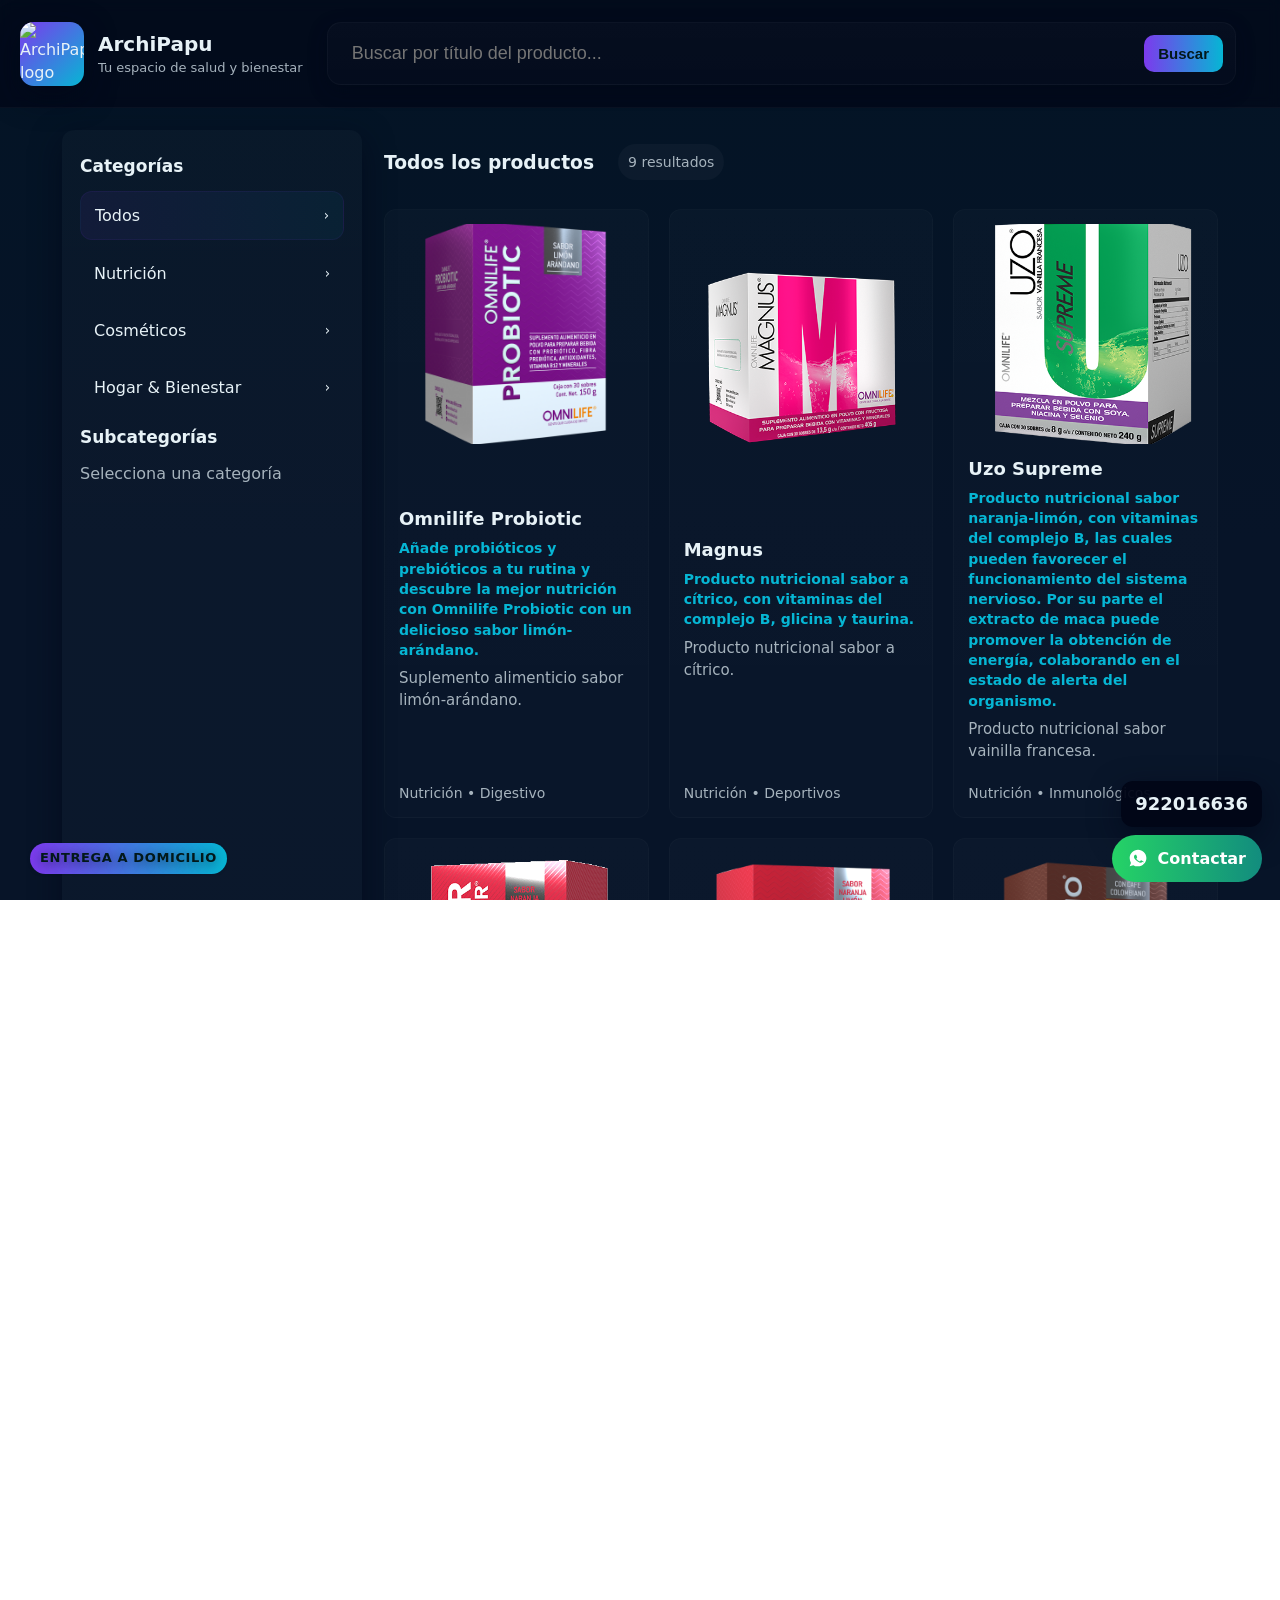
==== ArchiPapu.html @ 80739de6 "Add files via upload" ====
<!doctype html>
<html lang="es">
<head>
  <meta charset="utf-8" />
  <meta name="viewport" content="width=device-width,initial-scale=1" />
  <title>ArchiPapu — Catálogo</title>
  <meta name="description" content="ArchiPapu - Productos de salud y bienestar" />
  <style>
    :root{
      --bg:#031425;
      --panel: linear-gradient(180deg, rgba(255,255,255,0.02), rgba(255,255,255,0.01));
      --accent-1:#06b6d4;
      --accent-2:#7c3aed;
      --muted:#a6b3bd;
      --text:#e7f2f7;
      --card-radius:14px;
      --soft-shadow: 0 10px 30px rgba(2,6,23,0.6);
      font-family: Inter, system-ui, -apple-system, "Segoe UI", Roboto, "Helvetica Neue", Arial;
    }

    *{box-sizing:border-box}
    html,body{height:100%; margin:0; background:linear-gradient(180deg,var(--bg) 0%, #071428 60%); color:var(--text); -webkit-font-smoothing:antialiased; -moz-osx-font-smoothing:grayscale;}
    body{line-height:1.45; font-size:16px;}
    /* Prevent horizontal overflow on small devices */
    html, body { overflow-x: hidden; }

    /* Header: logo + central search */
    header.hero{
      display:flex; align-items:center; gap:18px; padding:16px 20px; position:sticky; top:0; z-index:200;
      background: rgba(2,6,23,0.6); backdrop-filter: blur(6px); border-bottom:1px solid rgba(255,255,255,0.03);
    }
    .brand{display:flex; align-items:center; gap:14px; min-width:220px}
    .brand img.logo{
      width:64px; height:64px; border-radius:14px; object-fit:cover; background:linear-gradient(135deg,var(--accent-2),var(--accent-1));
      box-shadow: var(--soft-shadow);
    }
    .site-title{font-size:20px; font-weight:800; margin:0}
    .site-sub{font-size:13px; color:var(--muted); margin:0;}

    /* Big, clear search bar */
    .searchbar{flex:1; display:flex; align-items:center; justify-content:center; padding:6px}
    .search-input{
      width:100%; max-width:980px; display:flex; gap:8px; align-items:center;
      background:var(--panel); padding:12px; border-radius:14px; border:1px solid rgba(255,255,255,0.03);
      box-shadow: 0 6px 18px rgba(2,6,23,0.45);
    }
    .search-input input{
      flex:1; background:transparent; border:0; outline:none; color:var(--text); font-size:18px; padding:8px 12px;
    }
    .search-input button{
      background:linear-gradient(90deg,var(--accent-2),var(--accent-1)); border:0; color:#02181a; padding:10px 14px; border-radius:10px;
      font-weight:800; cursor:pointer; font-size:15px;
    }

    /* Layout */
    .container{display:grid; grid-template-columns:300px 1fr; gap:22px; padding:22px; max-width:1200px; margin:0 auto; width:100%;}
    @media (max-width:1000px){ .container{grid-template-columns:1fr; padding:14px;} .sidebar{order:2} .main{order:1} }

    /* Sidebar - simple and large */
    .sidebar{background:var(--panel); padding:18px; border-radius:12px; box-shadow: var(--soft-shadow)}
    h4{margin:6px 0 12px; font-size:17px}
    .category-list{display:flex; flex-direction:column; gap:10px}
    .category-item{padding:12px 14px; border-radius:12px; cursor:pointer; color:var(--text); display:flex; justify-content:space-between; align-items:center; font-size:16px}
    .category-item:hover{background:rgba(255,255,255,0.02)}
    .category-item.active{background:linear-gradient(90deg, rgba(124,58,237,0.08), rgba(6,182,212,0.06)); border:1px solid rgba(124,58,237,0.08)}
    .subcats{margin-top:12px; display:flex; gap:8px; flex-wrap:wrap}
    .chip{background:rgba(255,255,255,0.03); padding:8px 12px; border-radius:999px; font-size:14px; cursor:pointer}
    .chip.active{background:linear-gradient(90deg,var(--accent-1),var(--accent-2)); color:#02181a; font-weight:700}

    /* Main product area */
    .main{min-height:360px}
    .filters-row{display:flex; align-items:center; gap:12px; margin-bottom:14px}
    .badge{background:rgba(255,255,255,0.03); padding:8px 10px; border-radius:999px; color:var(--muted); font-size:14px}
    .products{display:grid; grid-template-columns:repeat(3,1fr); gap:20px}
    @media (max-width:1100px){ .products{grid-template-columns:repeat(2,1fr)} }
    @media (max-width:640px){ .products{grid-template-columns:1fr} }

    /* Product card with larger text for elders */
    .card{background:var(--panel); padding:14px; border-radius:12px; overflow:hidden; transition:transform .18s ease, box-shadow .18s; border:1px solid rgba(255,255,255,0.02); cursor:pointer; min-height:330px; display:flex; flex-direction:column; justify-content:space-between}
    .card:hover{transform:translateY(-6px); box-shadow:0 16px 40px rgba(2,6,23,0.65)}
    /* Card thumbnail: fixed height on desktop, more flexible on mobile */
    .thumb{width:100%; height:220px; object-fit:cover; border-radius:10px; display:block; transition:opacity .45s ease; background:transparent !important; }
    .thumb-video{width:100%; height:220px; object-fit:cover; border-radius:10px; display:block; background:transparent !important;}
    .p-title{font-weight:800; margin:12px 0 6px; font-size:18px}
    .p-subtitle{color:var(--accent-1); font-weight:700; margin-bottom:8px; font-size:14px}
    .p-desc{color:var(--muted); font-size:15px; min-height:54px}
    .p-meta{color:var(--muted); font-size:14px; margin-top:10px}

    /* Modal: responsive & scrollable - improved for full images */
    .modal{
      position:fixed;
      inset:0;
      display:flex;
      align-items:flex-start;
      justify-content:center;
      padding:24px 12px 36px;
      padding-top:6vh;
      background:rgba(2,6,23,0.72);
      opacity:0;
      pointer-events:none;
      transition:opacity .18s;
      overflow-y:auto;
      -webkit-overflow-scrolling:touch;
      z-index:400;
    }
    .modal.show{opacity:1; pointer-events:auto}
    .modal-card{
      width:min(1100px,98%);
      background:linear-gradient(180deg,#071428,#061226);
      border-radius:12px;
      padding:18px;
      /* disminuí espacio reservado en la parte inferior: ya no necesitamos tanto espacio para botón flotante */
      padding-bottom:18px;
      display:grid;
      grid-template-columns:1fr 1fr;
      gap:16px;
      box-shadow: 0 18px 48px rgba(0,0,0,0.6);
      max-height: calc(100vh - 80px);
      overflow:auto;
      -webkit-overflow-scrolling:touch;
      position:relative;
    }
    @media (max-width:900px){ .modal-card{grid-template-columns:1fr; padding:14px;} }

    /* Ensure modal never causes horizontal overflow and fits better on mobile */
    @media (max-width:420px){
      .modal-card{padding:12px; gap:10px; max-height: calc(100vh - 36px); }
      .modal-card img{max-height: calc(45vh - 60px)}
      header.hero{padding:10px}
      .brand img.logo{width:52px;height:52px}
      .modal-top-close{width:40px;height:40px; top:8px; right:8px}
      .delivery-bottom-left{left:12px; bottom:12px; font-size:12px}
    }

    /* Image area: allow scrolling & zooming inside */
    .image-frame{
      border-radius:12px;
      padding:10px;
      background: linear-gradient(180deg, rgba(255,255,255,0.015), rgba(255,255,255,0.01));
      border: 1px solid rgba(255,255,255,0.05);
      box-shadow: 0 10px 30px rgba(6,30,45,0.45), inset 0 1px 0 rgba(255,255,255,0.015);
    }
    .modal-image-wrap{
      width:100%;
      display:flex;
      align-items:center;
      justify-content:center;
      overflow:auto;
      background:transparent;
      border-radius:8px;
      padding:8px;
      -webkit-overflow-scrolling:touch;
      position:relative;
    }
    /* Smooth transitions for main media - fade only (avoid movement) */
    .modal-card img,
    .modal-card video,
    .modal-card iframe{
      max-width:100%;
      height:auto;
      max-height: calc(60vh - 80px);
      object-fit:contain;
      border-radius:10px;
      display:block;
      transition: opacity .32s ease;
      opacity:1;
      cursor: zoom-in;
      user-select:none;
      -webkit-user-drag:none;
      background:transparent !important;
      border: 6px solid rgba(255,255,255,0.03);
      box-shadow: 0 8px 30px rgba(0,0,0,0.5);
    }
    .modal-card img.hidden,
    .modal-card video.hidden,
    .modal-card iframe.hidden {
      opacity:0;
      pointer-events: none;
    }
    .modal-card img.zoomed,
    .modal-card iframe.zoomed,
    .modal-card video.zoomed{
      cursor: zoom-out;
      transform-origin: center center;
      max-height: none;
      max-width: none;
    }

    .modal-controls{display:flex; gap:8px; align-items:center; justify-content:flex-end; margin-bottom:6px}
    .control-btn{background:rgba(255,255,255,0.03); border:0; padding:8px 10px; border-radius:8px; color:var(--muted); cursor:pointer}

    /* corner close button */
    .modal-top-close{
      position:absolute;
      top:10px;
      right:10px;
      background:linear-gradient(90deg, rgba(255,255,255,0.03), rgba(255,255,255,0.02));
      border:0;
      width:44px;
      height:44px;
      border-radius:10px;
      display:flex;
      align-items:center;
      justify-content:center;
      color:var(--muted);
      font-size:18px;
      cursor:pointer;
      box-shadow: 0 8px 20px rgba(2,6,23,0.45);
    }
    .modal-top-close:focus{outline:2px solid rgba(124,58,237,0.25)}

    /* Thumbs: make horizontally scrollable on small screens and keep neat on desktop */
    .thumb-strip{display:flex; gap:10px; margin-top:10px; align-items:center; overflow-x:auto; white-space:nowrap; flex-wrap:nowrap; padding-bottom:6px;}
    .thumb-strip img, .thumb-strip video{width:72px; height:72px; object-fit:cover; border-radius:8px; cursor:pointer; opacity:.9; border:2px solid transparent; background:transparent !important; display:inline-block; flex:0 0 auto;}
    .thumb-strip img.active, .thumb-strip video.active{border-color:rgba(255,255,255,0.12); opacity:1}

    .modal-subtitle{color:var(--accent-1); font-weight:700; margin-top:6px; font-size:15px}
    .modal-details{color:var(--muted); margin-top:12px; font-size:15px; white-space:pre-wrap}
    .modal-bullets{margin-top:10px; color:var(--muted); font-size:15px; padding-left:18px}

    /* Styled section titles for Beneficios & Contenido */
    .section-title-beneficios{
      display:inline-block;
      padding:8px 12px;
      border-radius:10px;
      background: linear-gradient(90deg,#1db95433,#0db67a33);
      color:#dff7ea;
      font-weight:800;
      margin-top:6px;
      letter-spacing:0.6px;
      box-shadow: 0 6px 18px rgba(13,182,122,0.08);
    }
    .section-title-contenido{
      display:inline-block;
      padding:8px 12px;
      border-radius:10px;
      background: linear-gradient(90deg,var(--accent-2),var(--accent-1));
      color:#012427;
      font-weight:800;
      margin-top:12px;
      letter-spacing:0.6px;
      box-shadow: 0 6px 18px rgba(124,58,237,0.08);
    }

    .beneficios-list{margin-top:10px; padding-left:18px; color:#e6ffef; font-size:15px; line-height:1.5}
    .contenido-list{margin-top:8px; padding-left:18px; color:var(--muted); font-size:15px; line-height:1.5}
    body.modal-open{overflow:hidden;}

    /* WhatsApp floating */
    .whatsapp-area{position:fixed; right:18px; bottom:18px; z-index:300; display:flex; gap:8px; flex-direction:column; align-items:flex-end; transition:opacity .22s ease, transform .22s ease;}
    .phone-large{background:rgba(2,6,23,0.95); color:var(--text); padding:10px 14px; border-radius:12px; font-weight:900; font-size:18px; box-shadow:var(--soft-shadow)}
    .whatsapp-cta{display:flex; align-items:center; gap:10px; padding:12px 16px; border-radius:999px; background:linear-gradient(90deg,#25D366,#128C7E); color:white; text-decoration:none; font-weight:900}

    /* Delivery informative text in bottom-left (single text, not clickable) */
    .delivery-bottom-left{
      position:fixed;
      left:18px;
      bottom:18px;
      z-index:550;
      background:transparent;
      color:#e6f9f8;
      padding:8px 12px;
      border-radius:999px;
      font-weight:800;
      box-shadow:none;
      display:flex;
      gap:8px;
      align-items:center;
      pointer-events:none;
      font-size:13px;
      letter-spacing:0.6px;
      text-shadow: 0 2px 12px rgba(2,6,23,0.6);
      transition:opacity .22s ease, transform .22s ease;
    }
    .delivery-bottom-left .pill{
      background: linear-gradient(90deg,var(--accent-2),var(--accent-1));
      color:#02181a;
      padding:6px 10px;
      border-radius:999px;
      font-weight:900;
      display:inline-block;
      pointer-events:auto;
    }

    /* Hide Whatsapp + Delivery when modal is open (JS sets body.modal-open) */
    body.modal-open .whatsapp-area,
    body.modal-open #deliveryBottom {
      opacity: 0 !important;
      visibility: hidden !important;
      transform: translateY(8px);
      pointer-events: none !important;
    }

    /* Buy button: ahora en línea (por encima del título). Ajustes de estilo para posición no flotante */
    .buy-btn{
      /* ya no es absoluto: posición alineada dentro del contenido del modal */
      position:static;
      z-index:480;
      display:inline-flex;
      align-items:center;
      justify-content:center;
      gap:8px;
      padding:10px 14px;
      background:linear-gradient(90deg,var(--accent-2),var(--accent-1));
      color:#02181a;
      font-weight:900;
      border-radius:12px;
      text-decoration:none;
      box-shadow: 0 12px 30px rgba(6,30,60,0.45);
      border:0;
      min-width:120px;
      text-align:center;
      margin-bottom:10px; /* separación respecto al título */
      align-self:flex-start; /* quedar al inicio de la columna derecha */
    }
    .buy-btn:focus{outline:2px solid rgba(6,182,212,0.18); outline-offset:2px;}

    /* Mobile tweaks for buy button: mantener compacto */
    @media (max-width:640px){
      .buy-btn{ padding:8px 12px; min-width:100px; font-size:14px; border-radius:10px; }
      .modal-card{ padding-bottom:18px; } /* sin espacio extra porque el botón ya está inline */
    }

    /* Mobile-specific tweaks: show full thumb images instead of cropped */
    @media (max-width:640px){
      .thumb{height:180px; object-fit:contain;}
      .modal-card img{max-height: calc(45vh);}
      .modal-card{max-height: calc(100vh - 48px);}
      .modal-image-wrap{padding:6px;}
    }
  </style>
</head>
<body>
  <header class="hero" role="banner">
    <div class="brand">
      <img class="logo" id="siteLogo" src="logo-placeholder.png" alt="ArchiPapu logo">
      <div>
        <p class="site-title" id="siteTitle">ArchiPapu</p>
        <p class="site-sub" id="siteLead">Tu espacio de salud y bienestar</p>
      </div>
    </div>

    <div class="searchbar" role="search">
      <div class="search-input" aria-label="Barra de búsqueda">
        <input id="globalSearch" type="search" placeholder="Buscar por título del producto..." aria-label="Buscar productos">
        <button id="searchBtn" title="Buscar">Buscar</button>
      </div>
    </div>

    <div class="header-right" aria-hidden="true"></div>
  </header>

  <main class="container" role="main">
    <aside class="sidebar" aria-label="Filtros y categorías">
      <div>
        <h4>Categorías</h4>
        <div class="category-list" id="categoryList" role="list"></div>

        <div style="margin-top:14px">
          <h4>Subcategorías</h4>
          <div class="subcats" id="subcatList" role="list"></div>
        </div>
      </div>
    </aside>

    <section class="main" aria-live="polite">
      <div class="filters-row" style="align-items:center;">
        <h3 id="currentFilter">Todos los productos</h3>
        <div class="spacer"></div>
        <div class="badge" id="resultsCount">0 resultados</div>
      </div>

      <div class="products" id="productsGrid" aria-label="Productos disponibles"></div>
    </section>
  </main>

  <footer>
    <small>© <span id="year"></span> ArchiPapu — Demo</small>
  </footer>

  <!-- Modal de detalle -->
  <div class="modal" id="productModal" aria-hidden="true">
    <div class="modal-card" role="dialog" aria-modal="true" aria-labelledby="modalTitle">
      <button class="modal-top-close" id="modalClose" aria-label="Cerrar detalles">✕</button>

      <div>
        <div class="modal-controls" style="margin-top:6px;">
          <div class="spacer"></div>
        </div>

        <div class="image-frame">
          <div class="modal-image-wrap" id="modalImageWrap">
            <img id="modalImage" src="" alt="Imagen producto" style="display:none;">
            <video id="modalVideo" controls playsinline style="display:none;"></video>
            <iframe id="modalYoutube" style="display:none;" frameborder="0" allow="accelerometer; autoplay; clipboard-write; encrypted-media; gyroscope; picture-in-picture; web-share" allowfullscreen></iframe>
          </div>
          <div class="thumb-strip" id="modalThumbs" aria-hidden="false"></div>
        </div>
      </div>

      <div style="display:flex; flex-direction:column;">
        <!-- BOTÓN COMPRAR REUBICADO: encima del título del producto (se mantiene el mismo id y clase) -->
        <a id="modalBuyBtn" class="buy-btn" href="#" target="_blank" rel="noopener noreferrer" style="display:none;" aria-hidden="true">
          Comprar
        </a>

        <div style="display:flex; align-items:start; gap:12px;">
          <div>
            <h2 id="modalTitle">Título</h2>
            <div class="modal-subtitle" id="modalSubtitle">Subtítulo</div>
            <div class="p-meta" id="modalCat">Categoría • Subcategoría</div>
          </div>
          <div class="spacer"></div>
        </div>

        <div id="modalBeneficiosWrap" style="margin-top:12px;"></div>
        <div id="modalContenidoWrap" style="margin-top:12px;"></div>
        <div class="modal-details" id="modalDesc" style="display:none">Descripción</div>
      </div>

      <!-- Nota: el botón original estaba al final como flotante; ahora está reubicado arriba (ya incluido más arriba). -->
    </div>
  </div>

  <!-- WhatsApp floating area (derecha, permanece) -->
  <div class="whatsapp-area" aria-hidden="false">
    <div class="phone-large">922016636</div>
    <a id="whatsappCta" class="whatsapp-cta" href="https://wa.me/message/Q6ABSBEH2JP4L1" target="_blank" rel="noopener noreferrer">
      <svg viewBox="0 0 24 24" aria-hidden="true" focusable="false" style="width:20px;height:20px"><path fill="white" d="M12.04 2C6.55 2 2 6.53 2 12.01c0 2.12.56 4.09 1.54 5.84L2 22l4.31-1.45A9.96 9.96 0 0012.04 22c5.49 0 10.04-4.53 10.04-9.99C22.08 6.53 17.53 2 12.04 2zm5.2 14.37c-.2.56-1.17 1.08-1.6 1.15-.42.07-.93.10-1.95-.18-3.01-.86-5.02-3.56-5.18-3.74-.15-.18-1.3-1.49-1.3-2.84 0-1.34.7-1.99.95-2.27.25-.28.55-.34.74-.34.19 0 .38 0 .55.01.17.02.41-.07.64.48.23.56.78 1.92.85 2.06.07.14.12.33.03.54-.09.21-.14.34-.28.52-.14.18-.29.4-.42.55-.14.15-.29.28-.13.55.16.27.71 1.15 1.52 1.86 1.04.88 1.9 1.16 2.17 1.29.27.12.43.1.59-.06.16-.16.67-.77.86-1.04.19-.27.38-.22.66-.13.28.09 1.78.83 2.08.98.3.15.5.23.57.36.07.12.07.69-.13 1.25z"/></svg>
      <span>Contactar</span>
    </a>
  </div>

  <!-- Delivery text: UNA sola vez, esquina inferior izquierda, no clickable -->
  <div id="deliveryBottom" class="delivery-bottom-left" role="note" aria-hidden="false">
    <div class="pill">ENTREGA A DOMICILIO</div>
  </div>

  <script>
    /**************************************************************************
     * Código JS completo y actualizado (coloca esto después de la lista de productos)
     * Nota: Lógica principal sin cambios. El botón sigue usando id="modalBuyBtn"
     * por lo que todas las referencias JS funcionan igual que antes.
     **************************************************************************/

    const PLACEHOLDER_SVG = 'data:image/svg+xml;utf8,' + encodeURIComponent(
      '<svg xmlns="http://www.w3.org/2000/svg" width="1200" height="800" viewBox="0 0 1200 800">' +
      '<rect width="100%" height="100%" fill="#071428"/>' +
      '<text x="50%" y="50%" fill="#6b7280" font-family="Arial,Helvetica,sans-serif" font-size="28" text-anchor="middle" alignment-baseline="middle">Imagen no disponible</text>' +
      '</svg>'
    );

    // --- Helpers to detect media type ---
    function isVideoFile(url){
      if(!url) return false;
      const clean = url.split('?')[0].toLowerCase();
      return /\.(mp4|webm|ogg|mov|m4v)$/.test(clean);
    }
    function isYouTubeUrl(url){
      if(!url) return false;
      const m = url.match(/(?:youtu\.be\/|youtube\.com\/(?:watch\?v=|embed\/|v\/))([A-Za-z0-9_-]{11})/);
      return m ? m[1] : false;
    }
    function getYouTubeThumbnail(id){ return `https://img.youtube.com/vi/${id}/hqdefault.jpg`; }
    function getYouTubeEmbedUrl(id){
      return `https://www.youtube.com/embed/${id}?rel=0&modestbranding=1&enablejsapi=1&cc_load_policy=1&cc_lang_pref=es`;
    }
    function getMediaPreviewSrc(src){
      const yt = isYouTubeUrl(src);
      if(yt) return getYouTubeThumbnail(yt);
      return src || PLACEHOLDER_SVG;
    }

    // --- evita que cambie el scroll del documento: centra solo la franja de thumbnails ---
    function scrollThumbIntoCenter(container, el){
      if(!container || !el) return;
      try{
        const offsetLeft = el.offsetLeft - (container.clientWidth / 2) + (el.clientWidth / 2);
        const max = container.scrollWidth - container.clientWidth;
        const left = Math.max(0, Math.min(offsetLeft, max));
        container.scrollTo({ left, behavior: 'smooth' });
      }catch(e){ /* fallback silencioso */ }
    }

    // --- Shuffle helper (Fisher-Yates) ---
    function shuffleArray(arr){
      const a = arr.slice();
      for(let i = a.length - 1; i > 0; i--){
        const j = Math.floor(Math.random() * (i + 1));
        [a[i], a[j]] = [a[j], a[i]];
      }
      return a;
    }

const DATA = {
  categories: [
    { id: 'Nutrición', name: 'Nutrición' },
    { id: 'Cosméticos', name: 'Cosméticos' },
    { id: 'Hogar', name: 'Hogar & Bienestar' }
  ],
  subcats: {
    Nutrición: ['Nutrición Ligera', 'Nutrición Especializada', 'Deportivos', 'Digestivo', 'Inmunológicos', 'Bebidas Refrescantes'],
    Cosméticos: ['Cuidado facial', 'Cabello', 'Maquillaje'],
    Hogar: ['Limpieza', 'Aromas', 'Accesorios']
  },
  products: [
    {
      id: 1,
      title: 'Cafezzino',
      subtitle: 'El equilibrio que estabas esperando. Nada como una taza de café con los mejores ingredientes, como el extracto de café verde, cromo y fibra prebiótica. Comienza tus días con Cafezzino.',
      desc: 'Caja con 30 sobres. Contenido neto 150 g.',
      beneficios: [
        'Favorece a la metabolización de carbohidratos (azúcares).',
        'Baja de 3 a 6 kg en el primer mes de uso.',
        'Reduce tallas desde las primeras semanas.',
        'Reduce la ansiedad de comer.',
        'Reduce y quema la grasa localizada, disminuye los niveles de azúcar.',
        'Previene y controla el colesterol y diabetes.'
      ],
      content: [
        'Suplemento alimenticio con café colombiano.',
        'Extracto de café verde.',
        'Cromo.',
        'Fibra prebiótica.',
        'Sin calorías.',
        'Endulzantes de origen natural.'
      ],
      cat: 'Nutrición',
      sub: 'Nutrición Ligera',
      images: [
        'Cafezzino_OMNILIFE_5105932.png',
        'grasa-corporal.jpg',
        '1920_shutterstock-2079146449.jpg',
        'istockphoto-1152968881-612x612.jpg',
        'Cafezzino_OMNILIFE_consumo.png',
        'Cafezzino_OMNILIFE_mezclado_caja.png',
        'Cafezzino_OMNILIFE_Tabla_nutrimental.jpg'
      ],
      buyLink: 'https://wa.link/nrp77e'
    },

    {
      id: 2,
      title: 'Omnilife Probiotic',
      subtitle: 'Añade probióticos y prebióticos a tu rutina y descubre la mejor nutrición con Omnilife Probiotic con un delicioso sabor limón-arándano.',
      desc: 'Caja con 30 sobres. Contenido neto 150 g.',
      beneficios: [
        'Ayuda a eliminar la gastritis helycobacter.',
        'Enfocado ayudar a mejorar la digestión y sistema inmunológico.',
        'Promueve el equilibrio de la flora intestinal.',
        'Disminuye la inflamación intestinal, el dolor.',
        'Mejora el estreñimiento.',
        'Eliminan bacterias.'
      ],
      content: [
        'Suplemento alimenticio sabor limón-arándano.',
        '1 billón de probióticos bacillus coagulans.',
        'Fibra prebiótica.',
        'Extracto de té blanco.',
        'Vitamina B12.',
        'Minerales.',
        'Sin azúcar.',
        'Sin calorías.',
        'Endulzantes de origen natural.'
      ],
      cat: 'Nutrición',
      sub: 'Digestivo',
      images: [
        'Probiotic_OMNILIFE_6724761.png',
        'Fotolia_67856364_L.jpg',
        'dfgdfgfdg.jpg',
        'Probiotic_OMNILIFE_Tabla_nutrimental.jpg'
      ],
      buyLink: 'https://wa.link/qp0nt2'
    },

    {
      id: 3,
      title: 'Omniplus',
      subtitle: 'Las vitaminas y los minerales son nutrimentos importantes para el organismo, debido a que pueden promover su desarrollo, funcionamiento y mantenimiento.',
      desc: 'Caja con 30 sobres 600 ml',
      beneficios: [
        'Aumenta las defensas/ hemoglobina.',
        'Detiene la anemia.',
        'Infecciones – Antibiótico natural',
        'Desinflama el cuerpo.',
        'Refuerza el Sistema Inmunológico',
        'Refuerza el Sistema Respiratorio',
        'Previene y mejora alergias, asma y bronquitis.'
      ],
      content: [
        'Mezcla líquida, sabor frutas y endulzantes de origen natural.',
        'Vitamina A, B1,B2, B3, B5, B6, B12, C, D y E.',
        'Biotina',
        'Minerales calcio, zinc, magnesio, cobre, cromo, manganeso y selenio',
        'Fruto del monje'
      ],
      cat: 'Nutrición',
      sub: 'Inmunológicos',
      images: [
        '2350430.png',
        'gfhfg.jpg',
        'dfgg.png',
        '1724199334_cd7cd60059c42987aca6.jpg',
        '2350430_tabla__nutrimental.png'
      ],
      buyLink: 'https://wa.link/tn1iyl'
    },

    {
      id: 4,
      title: 'Magnus',
      subtitle: 'Producto nutricional sabor a cítrico, con vitaminas del complejo B, glicina y taurina.',
      desc: 'Caja c/30 sobres 405g',
      beneficios: [
        'Da de 6 a 8 horas de energía.',
        'Mejora el ánimo.',
        'Aumenta el rendimiento físico.',
        'Combate la depresión.',
        'Reduce la ansiedad.',
        'Combate las adicciones.',
        'Limpia el cólon (cólon sucio)'
      ],
      content: [
        'Producto nutricional sabor a cítrico.',
        'Complejo B.',
        'Glicina.',
        'Taurina.'
      ],
      cat: 'Nutrición',
      sub: 'Deportivos',
      images: [
        '2023500_1.png',
        'drdg.jpg',
        'fgdfg.jpg',
        'CUM3243.jpg',
        '2023500_tabla_nutrimental.jpg'
      ],
      buyLink: 'https://wa.link/nrp77e'
    },

    {
      id: 5,
      title: 'Starbien',
      subtitle: 'Producto nutricional sabor naranja-limón, con vitaminas del complejo B, las cuales pueden favorecer el funcionamiento del sistema nervioso. Por su parte el extracto de maca puede promover la obtención de energía, colaborando en el estado de alerta del organismo.',
      desc: 'Caja c/30 sachets 240g',
      beneficios: [
        'Elimina estrés, cansancio y fatiga.',
        'Aumenta la energía física y mental.',
        'Maximiza el rendimiento físico y mental.',
        'Combate adicciones.',
        'Mejora la calidad de sueño.',
        'Contiene alto nivel de ácido fólico (mujeres gestantes).',
        'Combate psoriasis y vitiligo.'
      ],
      content: [
        'Producto nutricional sabor naranja-limón',
        'Vitaminas del complejo B.',
        'Vitamina A.',
        'Ácido fólico.',
        'Fibra de manzana.',
        'Beta caroteno.'
      ],
      cat: 'Nutrición',
      sub: 'Nutrición Especializada',
      images: [
        '3000730.png',
        'psoriasis-homme-bras-ventre.jpg',
        'vitiligo-research.jpg',
        'PORTADA-WEB-ANTI-ESTRÉS.jpeg',
        'istockphoto-1075891348-612x612.jpg',
        '3000730_tabla_neutrimental.jpg',
      ],
      buyLink: 'https://wa.link/qlaq9f'
    },

    {
      id: 6,
      title: 'Omniviu Supreme',
      subtitle: 'Producto nutricional sabor naranja-limón, con vitaminas del complejo B, las cuales pueden favorecer el funcionamiento del sistema nervioso. Por su parte el extracto de maca puede promover la obtención de energía, colaborando en el estado de alerta del organismo.',
      desc: 'Caja c/30 sachets 150g',
      beneficios: [
        'Fortalece la visión y los tejidos de la vista.',
        'Favorece el funcionamiento de la vista.',
        'Nutre y regenera las células de la mácula del ojo.',
        'Elimina y previene cataratas, miopía, glaucoma, conjuntivitis, carnosidad y astigmatismo.',
        'Previene y controla el cansancio visual.',
      ],
      content: [
        'Producto nutricional sabor a moras, que contiene luteína, zeaxantina y antioxidantes.',
        'Vitamina A, C yE.',
        'Luteína.',
        'Zeaxantina.',
        'Endulzado con stevia.',
      ],
      cat: 'Nutrición',
      sub: 'Nutrición Especializada',
      images: [
        '5827415.png',
        'nina-ejercicio-vista.jpg',
        'fghfhghfghfh.jpg',
        'ojos-caddtaratas.jpg',
        'oftalmosalud-blog-cirugia-de-pterigion-antes-y-despues.jpg',
        'celula-madre-regenera-vision.jpg',
        '5827415_tabla_nutrimental.jpg',
      ],
      buyLink: 'https://wa.link/qlaq9f'
    },

    {
      id: 7,
      title: 'One C Mix',
      subtitle: 'Producto nutricional sabor naranja-limón, con vitaminas del complejo B, las cuales pueden favorecer el funcionamiento del sistema nervioso. Por su parte el extracto de maca puede promover la obtención de energía, colaborando en el estado de alerta del organismo.',
      desc: 'Caja con 30 sobres',
      beneficios: [
        'Desintoxica las células.',
        'Previene el envejecimiento prematuro.',
        'Protección de la contaminación y eldaño celular.',
        'Refuerza el Sistema Inmunológico.',
        'Elimina los radicales libres.',
        'Elimina alergias y resfríos.',
        'Desintoxicante y antioxidante Natural.',
      ],
      content: [
        'Suplemento alimenticio sabor mango verde.',
        'Antioxidante: glutatión 6 mg.',
        'Aminoácidos.',
        'Vitaminas A, C y E.',
        'Fibra dietética.',
        'Complejo B.',
        'Minerales.',
        'Endulzantes de origen natural.',
        'Sugerencia de consumo: Disfrútalo en cualquier momento.',
      ],
      cat: 'Nutrición',
      sub: 'Inmunológicos',
      images: [
        '6305929.png',
        'mac_como_prevenir_el_envejecimiento_prematuro_1701900722.jpg',
        'Sin-título-121134.jpg',
        'articulos-485905.jpg',
        'sdfsdsfe.jpg',
        'dfffffffffg.jpg',
        'inmu.jpg',
        '3178516_tabla_nutrimental.jpg',
      ],
      buyLink: 'https://wa.link/h97m6m'
    },

    {
      id: 8,
      title: 'Uzo Supreme',
      subtitle: 'Producto nutricional sabor naranja-limón, con vitaminas del complejo B, las cuales pueden favorecer el funcionamiento del sistema nervioso. Por su parte el extracto de maca puede promover la obtención de energía, colaborando en el estado de alerta del organismo.',
      desc: 'Caja c/30 sachets 240g',
      beneficios: [
        'Combate y previene el Cáncer.',
        'Detiene el aumento de las células cancerígenas.',
        'Refuerza el sistema inmunológico.',
        'Mejora los procesos médicosoncológicos.',
        'Eleva las defensas.',
        'Mejora los tratamientos de quimoterapia.',
      ],
      content: [
        'Producto nutricional sabor vainilla francesa.',
        'Salvado de Arroz.',
        'Selenio.',
        'Niacina.',
        'Vitamina E.',
      ],
      cat: 'Nutrición',
      sub: 'Inmunológicos',
      images: [
        '3875700.png',
        'cancer-mama-prevencion.jpg',
        'Celulas-Cancerosas-Origami-ADN-e1496030667528.jpg',
        'Covid-19 y sistema inmunológico.jpg',
        'que es el cancer.jpg',
        'que es la quimioterapia.jpg',
        '1070x840.jpg',
        '3875700_tabla_nutrimental.jpg',
      ],
      buyLink: 'https://wa.link/h97m6m'
    },
    {
      id: 9,
      title: 'Power Maker',
      subtitle: 'Producto nutricional sabor naranja-limón, con vitaminas del complejo B, las cuales pueden favorecer el funcionamiento del sistema nervioso. Por su parte el extracto de maca puede promover la obtención de energía, colaborando en el estado de alerta del organismo.',
      desc: 'Caja c/30 sachets 240g',
      beneficios: [
        'Mejora el desempeño sexual.',
        'Triplica el conteo de espermatozoides (varones).',
        'Fortalece y regenera el útero (mujeres).',
        'Elimina la prostatitis y prolapso',
        'Tonifica y aumenta la masa muscular.',
        'Regenera los tejidos musculares.',
        'Elimina quistes y hernias.',
        'Regenera las células óseas (fracturas).',
        'Mejora osteoporosis, artrosis, reumatismo, poliomielitis.',
      ],
      content: [
        'Suplemento alimenticio, sabor a naranja.',
        'Arginina.',
        'Glicina.',
        'Colina.',
        'Taurina.',
        'Calcio.',
        'Vitamina C y E.',
        'Fruto del monje.',
      ],
      cat: 'Nutrición',
      sub: 'Deportivos',
      images: [
        '603201.png',
        'iStock-876816096-1024x575.jpg',
        'Airbrush-IMAGE-ENHANCER-1762017794687-1762017794688.png',
        'legrado-uterino-1.jpg',
        'Amarillo y Verde Moderno Reunión Dominical Religiosa Post para Instagram (45).png',
        '10-1.jpg',
        'autoreparacion_muscular.jpg',
        'hmgs-service-images-cyst-removal.jpg',
        'como_tratar_una_hernia_4881_600.jpg',
        'celulas-madre-y-regeneracion-osea.jpg',
        'artritis-artrosis.jpg',
        'polio-8b4c77ee-focus-0-0-688-364.png',
        'difficultjointdisease-sm18.jpg',
        'D_NQ_NP_721636-MLA92714728543_092025-O.jpg',
      ],
      buyLink: 'https://wa.link/36pxs5'
    },













  ]
};

    // --- State & slideshow config ---
    let state = { cat:null, sub:null, query:'', filtered:[] };
    const cardIntervals = new Map();
    const cardIndices = new Map();
    const SLIDE_INTERVAL = 1400; // ms

    // --- Music playlist (background only) ---
    const musicTracks = [
      {title:'Calm Intro', url:'m1.mp3'},
      {title:'Soft Rhythm', url:'m2.mp3'},
      {title:'Gentle Waves', url:'m3.mp3'},
      {title:'Acoustic Flow', url:'m4.mp3'},
      {title:'Ambient Night', url:'m5.mp3'},
      {title:'Morning Breeze', url:'m6.mp3'},
      {title:'LoFi Focus', url:'m7.mp3'},
      {title:'Chill Outro', url:'m8.mp3'}
    ];
    let audio = new Audio();
    audio.preload = 'auto';
    audio.loop = false;
    audio.volume = 0.6;
    let musicStarted = false;
    let currentTrackIdx = 0;
    let pausedBackgroundByVideo = false;
    let backgroundWasPlayingBeforeVideo = false;
    let backgroundOriginalVolume = 0.6;
    let fadeTimer = null;

    function playTrackAt(index){
      if(index < 0 || index >= musicTracks.length) index = 0;
      currentTrackIdx = index;
      audio.src = musicTracks[index].url;
      audio.load();
      backgroundOriginalVolume = audio.volume;
      audio.play().catch(()=>{});
    }
    function startPlaylistRandomFirst(){
      if(musicStarted) return;
      musicStarted = true;
      const r = Math.floor(Math.random() * musicTracks.length);
      playTrackAt(r);
    }
    audio.addEventListener('ended', () => {
      currentTrackIdx = (currentTrackIdx + 1) % musicTracks.length;
      playTrackAt(currentTrackIdx);
    });
    document.addEventListener('click', function startMusicOnce(){
      if(musicStarted) return;
      startPlaylistRandomFirst();
    }, {once:true, capture:true});

    function clearFade(){ if(fadeTimer){ clearInterval(fadeTimer); fadeTimer = null; } }
    function fadeOutBackground(duration = 600){
      return new Promise((resolve) => {
        try{
          clearFade();
          if(!audio) return resolve();
          const startVol = parseFloat((audio.volume || 0).toFixed(3));
          if(startVol <= 0.0001){ audio.volume = 0; return resolve(); }
          const stepMs = 60;
          const steps = Math.max(1, Math.round(duration / stepMs));
          const delta = startVol / steps;
          let currentStep = 0;
          fadeTimer = setInterval(() => {
            currentStep++;
            const newVol = Math.max(0, startVol - delta * currentStep);
            audio.volume = parseFloat(newVol.toFixed(3));
            if(currentStep >= steps){
              clearFade();
              audio.volume = 0;
              resolve();
            }
          }, stepMs);
        }catch(e){ clearFade(); resolve(); }
      });
    }
    function fadeInBackground(targetVol = 0.6, duration = 600){
      return new Promise((resolve) => {
        try{
          clearFade();
          if(!audio) return resolve();
          const stepMs = 60;
          const steps = Math.max(1, Math.round(duration / stepMs));
          const startVol = parseFloat((audio.volume || 0).toFixed(3));
          const delta = (targetVol - startVol) / steps;
          let currentStep = 0;
          fadeTimer = setInterval(() => {
            currentStep++;
            let newVol = startVol + delta * currentStep;
            newVol = Math.min(targetVol, Math.max(0, newVol));
            audio.volume = parseFloat(newVol.toFixed(3));
            if(currentStep >= steps){
              clearFade();
              audio.volume = parseFloat(targetVol.toFixed(3));
              resolve();
            }
          }, stepMs);
        }catch(e){ clearFade(); resolve(); }
      });
    }

    async function pauseBackgroundMusicForVideo(){
      try{
        if(!audio) return;
        if(!audio.paused){
          backgroundWasPlayingBeforeVideo = true;
          backgroundOriginalVolume = audio.volume || 0.6;
          await fadeOutBackground(600);
          try{ audio.pause(); }catch(e){}
          pausedBackgroundByVideo = true;
        } else {
          backgroundWasPlayingBeforeVideo = false;
          pausedBackgroundByVideo = false;
        }
      }catch(e){
        backgroundWasPlayingBeforeVideo = false;
        pausedBackgroundByVideo = false;
      }
    }
    async function resumeBackgroundMusicAfterVideo(){
      try{
        if(pausedBackgroundByVideo && backgroundWasPlayingBeforeVideo){
          try{
            audio.volume = 0;
            const playPromise = audio.play();
            if(playPromise && typeof playPromise.then === 'function'){
              await playPromise.catch(()=>{});
            }
            await fadeInBackground(backgroundOriginalVolume, 600);
          }catch(e){}
        }
      }catch(e){}
      pausedBackgroundByVideo = false;
      backgroundWasPlayingBeforeVideo = false;
    }

    // --- DOM helpers ---
    const $ = s => document.querySelector(s);
    const $$ = s => Array.from(document.querySelectorAll(s));

    // --- Render categories & subcats & products ---
    function renderCategories(){
      const wrap = $('#categoryList'); wrap.innerHTML = '';
      const allDiv = document.createElement('div');
      allDiv.className = 'category-item' + (state.cat === null ? ' active' : '');
      allDiv.innerHTML = `<span>Todos</span><small class="small">›</small>`;
      allDiv.onclick = () => { state.cat = null; state.sub = null; applyFilters(); renderCategories(); renderSubcats(); };
      wrap.appendChild(allDiv);

      DATA.categories.forEach(c => {
        const div = document.createElement('div');
        div.className = 'category-item' + (state.cat === c.id ? ' active' : '');
        div.innerHTML = `<span>${c.name}</span><small class="small">›</small>`;
        div.onclick = () => { state.cat = (state.cat === c.id ? null : c.id); state.sub = null; applyFilters(); renderCategories(); renderSubcats(); };
        wrap.appendChild(div);
      });
    }

    function renderSubcats(){
      const wrap = $('#subcatList'); wrap.innerHTML = '';
      if(!state.cat){ wrap.innerHTML = '<div class="small" style="color:var(--muted)">Selecciona una categoría</div>'; return; }
      const subs = DATA.subcats[state.cat] || [];
      subs.forEach(s => {
        const chip = document.createElement('div');
        chip.className = 'chip' + (state.sub === s ? ' active' : '');
        chip.textContent = s;
        chip.onclick = () => { state.sub = (state.sub === s ? null : s); applyFilters(); renderSubcats(); };
        wrap.appendChild(chip);
      });
    }

    function renderProducts(items){
      const grid = $('#productsGrid'); grid.innerHTML = '';
      items.forEach(p => {
        const card = document.createElement('article'); card.className = 'card'; card.dataset.productId = p.id;
        const firstMedia = p.images && p.images.length ? p.images[0] : '';
        const snippet = (p.content && p.content.length) ? p.content[0] : (p.desc || '');

        let thumbHtml = '';
        if(isYouTubeUrl(firstMedia)){
          const ytId = isYouTubeUrl(firstMedia);
          thumbHtml = `<img loading="lazy" class="thumb" src="${getYouTubeThumbnail(ytId)}" alt="${escapeHtml(p.title)}">`;
        } else if (isVideoFile(firstMedia)){
          thumbHtml = `<img loading="lazy" class="thumb" src="${getMediaPreviewSrc(firstMedia)}" alt="${escapeHtml(p.title)}">`;
        } else {
          thumbHtml = `<img loading="lazy" class="thumb" src="${firstMedia}" alt="${escapeHtml(p.title)}">`;
        }

        card.innerHTML = `
          ${thumbHtml}
          <div>
            <div class="p-title">${escapeHtml(p.title)}</div>
            ${p.subtitle ? `<div class="p-subtitle">${escapeHtml(p.subtitle)}</div>` : ''}
            <div class="p-desc">${escapeHtml(snippet)}</div>
          </div>
          <div class="p-meta">${escapeHtml(p.cat)} • ${escapeHtml(p.sub)}</div>
        `;

        const thumbImg = card.querySelector('.thumb');
        if(thumbImg) thumbImg.onerror = () => { thumbImg.src = PLACEHOLDER_SVG; thumbImg.style.objectFit = 'contain'; };

        attachHoverSlideshow(card, p.images);
        card.addEventListener('click', (e) => { openModal(p.id); });
        grid.appendChild(card);
      });
      $('#resultsCount').textContent = `${items.length} resultado${items.length!==1 ? 's' : ''}`;
    }

    // --- Slideshow for cards ---
    function attachHoverSlideshow(cardEl, images){
      if(!images || images.length <= 1) return;
      const imgEl = cardEl.querySelector('.thumb');
      if(!imgEl) return;
      cardIndices.set(cardEl, 0);
      imgEl.style.transition = 'opacity 0.45s ease';

      function startCycle(){
        if(cardIntervals.has(cardEl)) return;
        const id = setInterval(() => {
          imgEl.style.opacity = '0';
          setTimeout(() => {
            let idx = (cardIndices.get(cardEl) || 0) + 1;
            if(idx >= images.length) idx = 0;
            cardIndices.set(cardEl, idx);
            const newSrc = getMediaPreviewSrc(images[idx]);
            const tmp = new Image();
            tmp.onload = () => { imgEl.src = newSrc; imgEl.style.opacity = '1'; };
            tmp.onerror = () => { imgEl.src = PLACEHOLDER_SVG; imgEl.style.opacity = '1'; imgEl.style.objectFit='contain'; };
            tmp.src = newSrc;
          }, 280);
        }, SLIDE_INTERVAL);
        cardIntervals.set(cardEl, id);
      }

      function stopCycle(){
        const id = cardIntervals.get(cardEl);
        if(id){ clearInterval(id); cardIntervals.delete(cardEl); }
        const first = getMediaPreviewSrc(images[0]);
        const tmp = new Image();
        tmp.onload = () => { imgEl.style.opacity = '0'; setTimeout(()=>{ imgEl.src = first; imgEl.style.opacity = '1'; }, 160); };
        tmp.onerror = () => { imgEl.style.opacity = '0'; setTimeout(()=>{ imgEl.src = PLACEHOLDER_SVG; imgEl.style.objectFit='contain'; imgEl.style.opacity = '1'; }, 160); };
        tmp.src = first;
        cardIndices.set(cardEl, 0);
      }

      cardEl.addEventListener('mouseenter', () => { startCycle(); });
      cardEl.addEventListener('mouseleave', () => { stopCycle(); });

      let touchStarted = false;
      cardEl.addEventListener('touchstart', () => { touchStarted = true; }, {passive:true});
      cardEl.addEventListener('touchmove', () => { if(!touchStarted) touchStarted = true; startCycle(); }, {passive:true});
      cardEl.addEventListener('touchend', () => { touchStarted = false; stopCycle(); }, {passive:true});
      cardEl.addEventListener('touchcancel', () => { touchStarted = false; stopCycle(); }, {passive:true});
    }

    // --- Modal handling ---
    const modal = $('#productModal');
    const modalImage = $('#modalImage');
    const modalVideo = $('#modalVideo');
    const modalYoutube = $('#modalYoutube');
    const modalThumbs = $('#modalThumbs');
    const modalBuyBtn = $('#modalBuyBtn');

    function clearAllMedia(){
      try{ modalVideo.pause(); modalVideo.removeAttribute('src'); modalVideo.load(); }catch(e){}
      modalImage.src = '';
      try{ modalYoutube.src = ''; }catch(e){}
      [modalImage, modalVideo, modalYoutube].forEach(el => {
        if(el){ el.classList.add('hidden'); setTimeout(()=>{ try{ el.style.display='none'; }catch(_){} }, 340); }
      });
    }

    function fadeToMedia(type, src){
      const visibles = [modalImage, modalVideo, modalYoutube];
      visibles.forEach(v => {
        if(!v) return;
        v.classList.add('hidden');
      });

      setTimeout(() => {
        try{ modalVideo.pause(); modalVideo.removeAttribute('src'); modalVideo.load(); }catch(e){}
        modalImage.style.display = 'none'; modalVideo.style.display = 'none'; modalYoutube.style.display = 'none';
        modalImage.classList.remove('zoomed'); modalVideo.classList.remove('zoomed'); modalYoutube.classList.remove('zoomed');

        if(!type){
          modalImage.src = PLACEHOLDER_SVG;
          modalImage.style.display = 'block';
          setTimeout(()=>{ modalImage.classList.remove('hidden'); }, 30);
          resumeBackgroundMusicAfterVideo();
          return;
        }

        if(type === 'youtube'){
          pauseBackgroundMusicForVideo();
          modalYoutube.src = src;
          modalYoutube.style.display = 'block';
          setTimeout(()=>{ modalYoutube.classList.remove('hidden'); }, 30);
          return;
        }

        if(type === 'video'){
          pauseBackgroundMusicForVideo();
          modalVideo.src = src;
          modalVideo.style.display = 'block';
          modalVideo.currentTime = 0;
          setTimeout(()=>{ modalVideo.classList.remove('hidden'); }, 30);
          return;
        }

        resumeBackgroundMusicAfterVideo();
        const tmp = new Image();
        tmp.onload = () => {
          modalImage.src = src;
          modalImage.style.display = 'block';
          setTimeout(()=>{ modalImage.classList.remove('hidden'); }, 30);
        };
        tmp.onerror = () => {
          modalImage.src = PLACEHOLDER_SVG;
          modalImage.style.display = 'block';
          setTimeout(()=>{ modalImage.classList.remove('hidden'); }, 30);
        };
        tmp.src = src;
      }, 260);
    }

    function setModalMedia(src){
      if(!src){ fadeToMedia('', ''); return; }
      const ytId = isYouTubeUrl(src);
      if(ytId){
        fadeToMedia('youtube', getYouTubeEmbedUrl(ytId));
        return;
      }
      if(isVideoFile(src)){
        fadeToMedia('video', src);
        return;
      }
      fadeToMedia('image', src);
    }

    function openModal(productId){
      const p = DATA.products.find(x => x.id === productId); if(!p) return;

      $('#modalTitle').textContent = p.title;
      $('#modalSubtitle').textContent = p.subtitle || '';
      $('#modalCat').textContent = `${p.cat} • ${p.sub}`;
      $('#modalDesc').style.display = p.desc ? 'block' : 'none';
      $('#modalDesc').textContent = p.desc || '';

      const beneficiosWrap = $('#modalBeneficiosWrap');
      beneficiosWrap.innerHTML = '';
      if(p.beneficios && Array.isArray(p.beneficios) && p.beneficios.length){
        const title = document.createElement('div');
        title.className = 'section-title-beneficios';
        title.textContent = 'BENEFICIOS:';
        beneficiosWrap.appendChild(title);

        const ul = document.createElement('ul');
        ul.className = 'beneficios-list';
        p.beneficios.forEach(b => {
          const li = document.createElement('li');
          li.textContent = b;
          ul.appendChild(li);
        });
        beneficiosWrap.appendChild(ul);
      }

      const contenidoWrap = $('#modalContenidoWrap');
      contenidoWrap.innerHTML = '';
      const titleC = document.createElement('div');
      titleC.className = 'section-title-contenido';
      titleC.textContent = 'Contenido:';
      contenidoWrap.appendChild(titleC);

      const contenidoList = document.createElement('ul');
      contenidoList.className = 'contenido-list';
      if(p.content && Array.isArray(p.content) && p.content.length){
        p.content.forEach(c => {
          const li = document.createElement('li');
          li.textContent = c;
          contenidoList.appendChild(li);
        });
      } else if(p.desc){
        const li = document.createElement('li');
        li.textContent = p.desc;
        contenidoList.appendChild(li);
      }
      contenidoWrap.appendChild(contenidoList);

      modalThumbs.innerHTML = '';
      if(p.images && p.images.length){
        p.images.forEach((src, i) => {
          if(isVideoFile(src)){
            const vid = document.createElement('video');
            vid.src = src;
            vid.muted = true;
            vid.loop = true;
            vid.playsInline = true;
            vid.addEventListener('mouseenter', () => vid.play().catch(()=>{}));
            vid.addEventListener('mouseleave', () => { vid.pause(); vid.currentTime = 0; });
            if(i === 0) vid.classList.add('active');
            vid.onclick = () => {
              $$('#modalThumbs img, #modalThumbs video').forEach(x => x.classList.remove('active'));
              vid.classList.add('active');
              setModalMedia(src);
              const mc = document.querySelector('.modal-card'); if(mc) mc.scrollTop = 0;
              const mw = document.getElementById('modalImageWrap'); if(mw) mw.scrollTop = 0;
              scrollThumbIntoCenter(modalThumbs, vid);
            };
            modalThumbs.appendChild(vid);
          } else {
            const im = document.createElement('img');
            im.src = getMediaPreviewSrc(src);
            im.alt = `${p.title} ${i+1}`;
            im.addEventListener('error', ()=> { im.src = PLACEHOLDER_SVG; im.style.objectFit='contain'; });
            if(i === 0) im.classList.add('active');
            im.onclick = () => {
              $$('#modalThumbs img, #modalThumbs video').forEach(x => x.classList.remove('active'));
              im.classList.add('active');
              setModalMedia(src);
              const mc = document.querySelector('.modal-card'); if(mc) mc.scrollTop = 0;
              const mw = document.getElementById('modalImageWrap'); if(mw) mw.scrollTop = 0;
              scrollThumbIntoCenter(modalThumbs, im);
            };
            modalThumbs.appendChild(im);
          }
        });
        // show first media
        setModalMedia(p.images[0]);
      } else {
        setModalMedia('');
      }

      // Setup buy button: si producto tiene buyLink, mostrar y actualizar href; si no, ocultar
      if(modalBuyBtn){
        if(p.buyLink){
          modalBuyBtn.style.display = 'inline-flex';
          modalBuyBtn.href = p.buyLink;
          modalBuyBtn.setAttribute('aria-label', `Comprar ${p.title}`);
          modalBuyBtn.removeAttribute('aria-hidden');
        } else {
          modalBuyBtn.style.display = 'none';
          modalBuyBtn.removeAttribute('href');
          modalBuyBtn.setAttribute('aria-hidden', 'true');
        }
      }

      modal.classList.add('show');
      modal.setAttribute('aria-hidden','false');
      document.body.classList.add('modal-open');

      const mc = document.querySelector('.modal-card'); if(mc){ mc.scrollTop = 0; mc.scrollLeft = 0; }
      const mw = document.getElementById('modalImageWrap'); if(mw){ mw.scrollTop = 0; mw.scrollLeft = 0; }
      modalImage.classList.remove('zoomed'); modalVideo.classList.remove('zoomed'); modalYoutube.classList.remove('zoomed');

      // focus the close button without causing the browser to scroll the page
      try{
        const closeBtn = $('#modalClose');
        if(closeBtn && typeof closeBtn.focus === 'function'){
          closeBtn.focus({preventScroll:true});
        }
      }catch(e){
        setTimeout(()=>{ try{ $('#modalClose').focus(); }catch(_){} }, 150);
      }
    }

    function closeModal(){
      try{ modalVideo.pause(); modalVideo.removeAttribute('src'); modalVideo.load(); }catch(e){}
      try{ modalYoutube.src = ''; }catch(e){}
      modal.classList.remove('show');
      modal.setAttribute('aria-hidden','true');
      document.body.classList.remove('modal-open');
      modalImage.src = '';
      modalThumbs.innerHTML = '';
      // ocultar boton cuando se cierra modal
      if(modalBuyBtn) modalBuyBtn.style.display = 'none';
      resumeBackgroundMusicAfterVideo();
    }

    modalImage.addEventListener('click', (e) => {
      if(!modalImage.src) return;
      const isZoomed = modalImage.classList.toggle('zoomed');
      const wrap = $('#modalImageWrap');
      if(!isZoomed) { wrap.scrollTo({ top: 0, left: 0, behavior: 'smooth' }); }
    });

    modalVideo.addEventListener('click', (e) => {
      if(!modalVideo.src) return;
      if(modalVideo.paused) modalVideo.play().catch(()=>{});
      else modalVideo.pause();
    });

    modal.addEventListener('click', (e) => {
      if(e.target && e.target.id === 'productModal') closeModal();
    });

    document.addEventListener('keydown', (e) => { if(e.key === 'Escape') closeModal(); });
    $('#modalClose').onclick = closeModal;

    // --- Search & filters: search ONLY in title, results in RANDOM order ---
    function applyFilters(){
      const q = state.query.trim().toLowerCase();
      let items = DATA.products.filter(p => {
        if(state.cat && p.cat !== state.cat) return false;
        if(state.sub && p.sub !== state.sub) return false;
        return true;
      });

      if(q){
        items = items.filter(p => (p.title || '').toLowerCase().includes(q));
      }

      items = shuffleArray(items);

      state.filtered = items;
      $('#currentFilter').textContent = state.cat ? (state.cat + (state.sub ? ' > ' + state.sub : '')) : 'Todos los productos';
      renderProducts(items);
    }

    // Debounce helper
    function debounce(fn, wait=250){
      let t = null;
      return function(...args){
        if(t) clearTimeout(t);
        t = setTimeout(()=> { fn.apply(this, args); t = null; }, wait);
      };
    }

    function escapeHtml(str){ return String(str || '').replace(/[&<>"']/g, (m) => ({'&':'&amp;','<':'&lt;','>':'&gt;','"':'&quot;',"'":'&#39;'}[m])); }

    // keep existing behavior for Enter and button (search only title)
    document.getElementById('searchBtn').onclick = () => { state.query = $('#globalSearch').value; applyFilters(); };
    document.getElementById('globalSearch').addEventListener('keydown', (e) => { if(e.key === 'Enter'){ state.query = $('#globalSearch').value; applyFilters(); } });

    // live search while typing (debounced), searching only in title
    $('#globalSearch').addEventListener('input', debounce((e) => {
      state.query = e.target.value;
      applyFilters();
    }, 200));

    // init
    function init(){
      $('#year').textContent = new Date().getFullYear();
      renderCategories();
      renderSubcats();
      state.filtered = shuffleArray(DATA.products.slice());
      renderProducts(state.filtered);
      const delivery = document.getElementById('deliveryBottom');
      if(delivery){}
    }
    init();

    // expose for debugging
    window._archi = {
      DATA,
      state,
      applyFilters,
      openModal,
      closeModal,
      isYouTubeUrl,
      shuffleArray,
      pauseBackgroundMusicForVideo,
      resumeBackgroundMusicAfterVideo
    };
  </script>
</body>
</html>
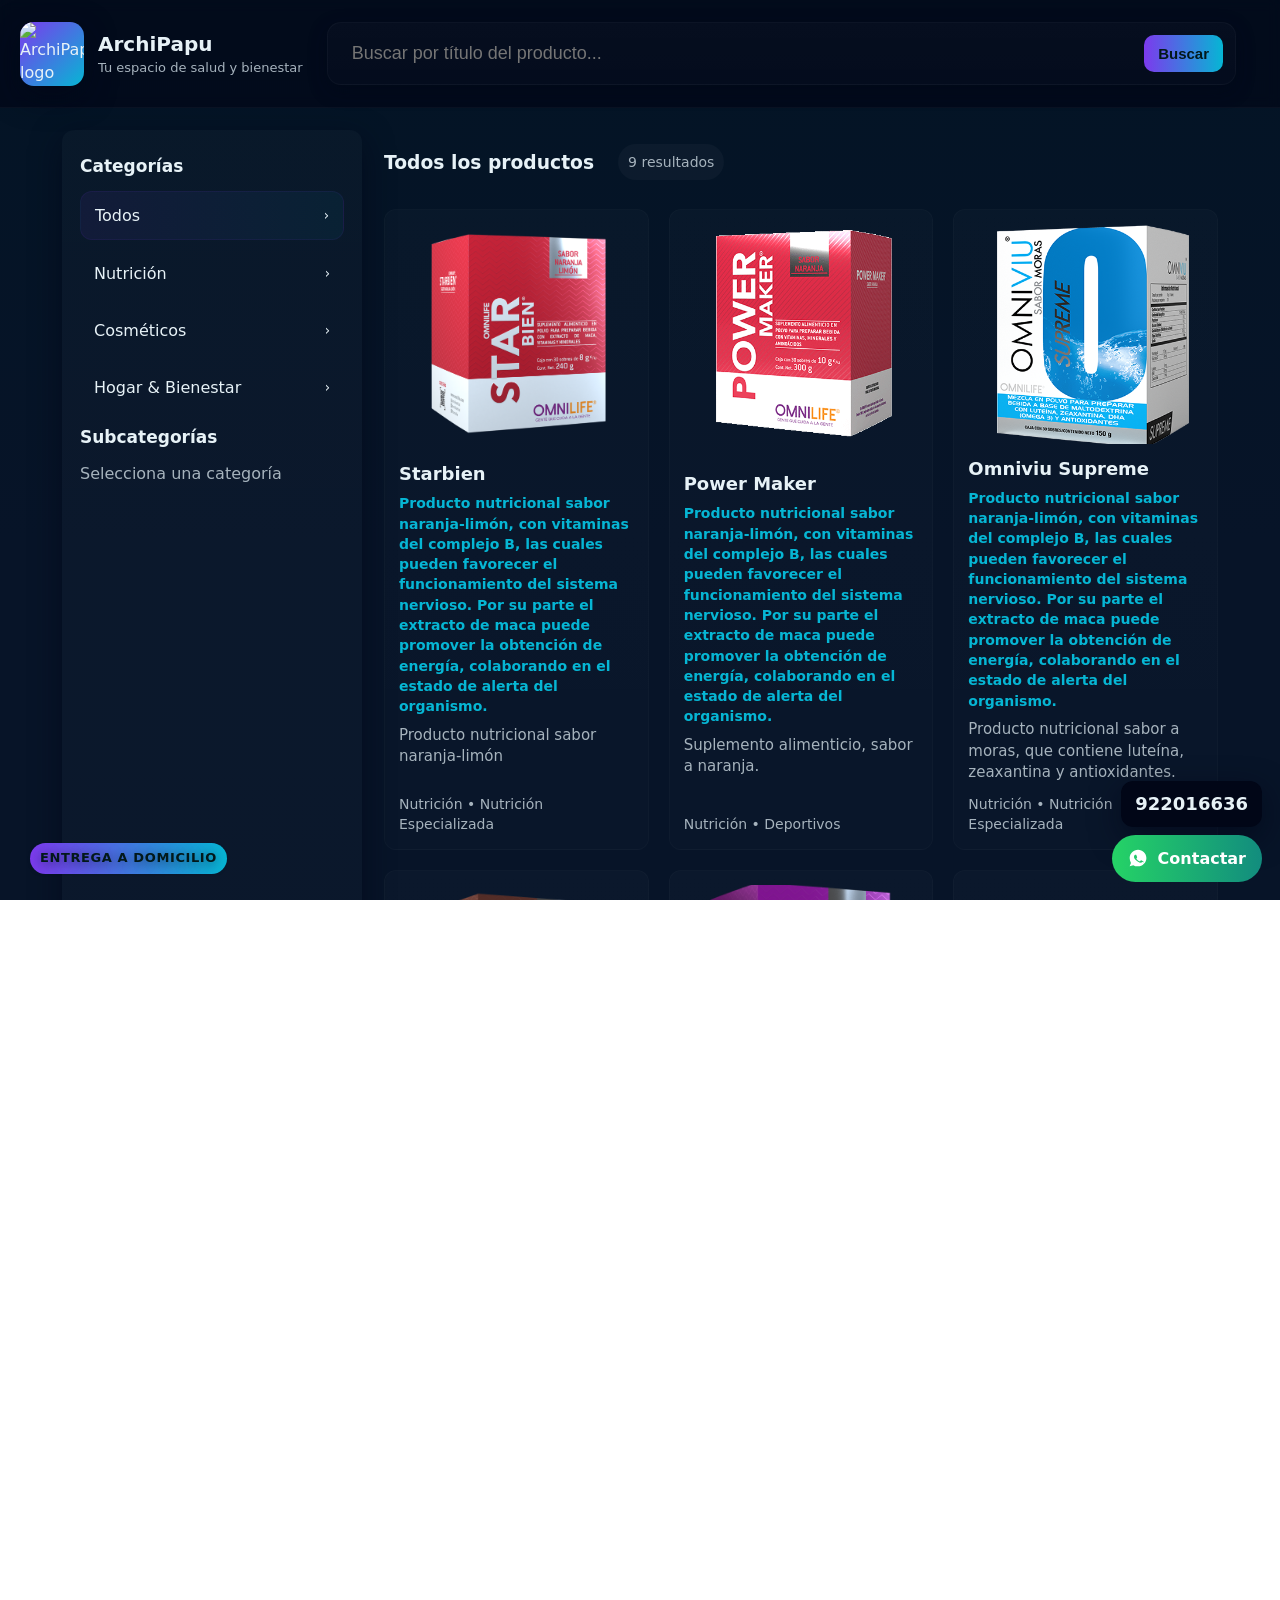
==== commit 994ac43b: "Add files via upload" ====
--- a/ArchiPapu.html
+++ b/ArchiPapu.html
@@ -1,4 +1,4 @@
- <!doctype html>
+	 <!doctype html>
 <html lang="es">
 <head>
   <meta charset="utf-8" />
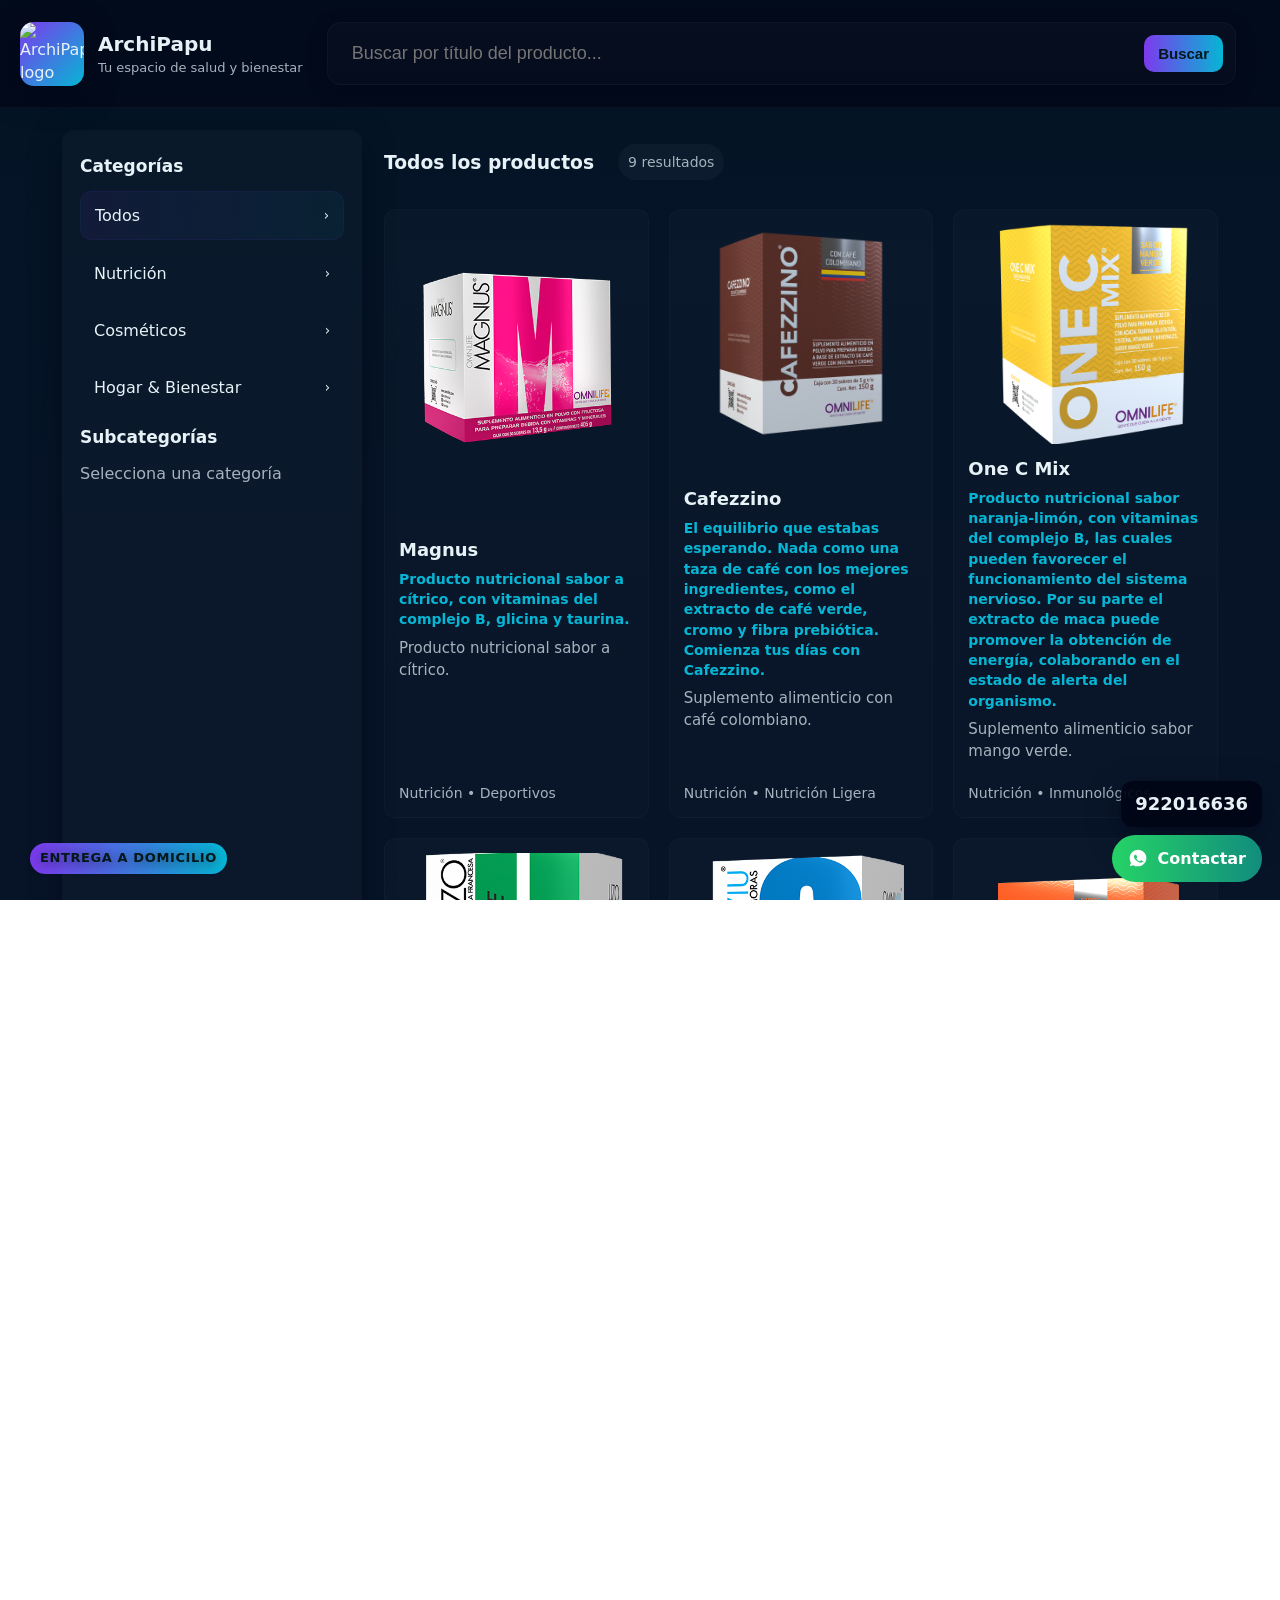
==== commit 0876dbde: "Add files via upload" ====
--- a/ArchiPapu.html
+++ b/ArchiPapu.html
@@ -1,4 +1,4 @@
-	 <!doctype html>
+<!doctype html>
 <html lang="es">
 <head>
   <meta charset="utf-8" />
@@ -52,6 +52,13 @@
       font-weight:800; cursor:pointer; font-size:15px;
     }
 
+    /* Mobile search smaller */
+    @media (max-width:640px){
+      .search-input{max-width:420px; padding:8px;}
+      .search-input input{font-size:14px; padding:6px 8px;}
+      .search-input button{padding:8px 10px; font-size:13px;}
+    }
+
     /* Layout */
     .container{display:grid; grid-template-columns:300px 1fr; gap:22px; padding:22px; max-width:1200px; margin:0 auto; width:100%;}
     @media (max-width:1000px){ .container{grid-template-columns:1fr; padding:14px;} .sidebar{order:2} .main{order:1} }
@@ -98,7 +105,7 @@
       background:rgba(2,6,23,0.72);
       opacity:0;
       pointer-events:none;
-      transition:opacity .18s;
+      transition:opacity .12s ease;
       overflow-y:auto;
       -webkit-overflow-scrolling:touch;
       z-index:400;
@@ -109,7 +116,6 @@
       background:linear-gradient(180deg,#071428,#061226);
       border-radius:12px;
       padding:18px;
-      /* disminuí espacio reservado en la parte inferior: ya no necesitamos tanto espacio para botón flotante */
       padding-bottom:18px;
       display:grid;
       grid-template-columns:1fr 1fr;
@@ -139,6 +145,13 @@
       background: linear-gradient(180deg, rgba(255,255,255,0.015), rgba(255,255,255,0.01));
       border: 1px solid rgba(255,255,255,0.05);
       box-shadow: 0 10px 30px rgba(6,30,45,0.45), inset 0 1px 0 rgba(255,255,255,0.015);
+      display:flex;
+      flex-direction:column;
+      gap:10px;
+      /* Constrain the visual area so images many no expand modal */
+      max-height: calc(100vh - 220px);
+      overflow:auto;
+      -webkit-overflow-scrolling: touch;
     }
     .modal-image-wrap{
       width:100%;
@@ -151,6 +164,7 @@
       padding:8px;
       -webkit-overflow-scrolling:touch;
       position:relative;
+      min-height:160px;
     }
     /* Smooth transitions for main media - fade only (avoid movement) */
     .modal-card img,
@@ -162,7 +176,7 @@
       object-fit:contain;
       border-radius:10px;
       display:block;
-      transition: opacity .32s ease;
+      transition: opacity .22s ease, transform .18s ease;
       opacity:1;
       cursor: zoom-in;
       user-select:none;
@@ -209,10 +223,33 @@
     }
     .modal-top-close:focus{outline:2px solid rgba(124,58,237,0.25)}
 
-    /* Thumbs: make horizontally scrollable on small screens and keep neat on desktop */
-    .thumb-strip{display:flex; gap:10px; margin-top:10px; align-items:center; overflow-x:auto; white-space:nowrap; flex-wrap:nowrap; padding-bottom:6px;}
-    .thumb-strip img, .thumb-strip video{width:72px; height:72px; object-fit:cover; border-radius:8px; cursor:pointer; opacity:.9; border:2px solid transparent; background:transparent !important; display:inline-block; flex:0 0 auto;}
-    .thumb-strip img.active, .thumb-strip video.active{border-color:rgba(255,255,255,0.12); opacity:1}
+    /* Thumbs: GRID layout (4 por fila desktop), vertical scroll if muchas */
+    .thumb-grid{
+      display:grid;
+      grid-template-columns: repeat(4, 1fr);
+      gap:8px;
+      margin-top:6px;
+      align-items:center;
+      overflow:auto;
+      padding:6px;
+      border-radius:8px;
+      background:transparent;
+    }
+    .thumb-grid img, .thumb-grid video{
+      width:100%;
+      height:120px;
+      object-fit:cover;
+      border-radius:8px;
+      cursor:pointer;
+      opacity:.95;
+      border:2px solid transparent;
+      background:transparent !important;
+    }
+    .thumb-grid img.active, .thumb-grid video.active{ border-color:rgba(255,255,255,0.12); opacity:1; transform:scale(1.02); }
+
+    /* Responsive tweaks for thumb grid */
+    @media (max-width:1100px){ .thumb-grid{ grid-template-columns: repeat(3, 1fr); } }
+    @media (max-width:640px){ .thumb-grid{ grid-template-columns: repeat(2, 1fr); } .thumb-grid img, .thumb-grid video{ height:100px; } }
 
     .modal-subtitle{color:var(--accent-1); font-weight:700; margin-top:6px; font-size:15px}
     .modal-details{color:var(--muted); margin-top:12px; font-size:15px; white-space:pre-wrap}
@@ -244,7 +281,7 @@
 
     .beneficios-list{margin-top:10px; padding-left:18px; color:#e6ffef; font-size:15px; line-height:1.5}
     .contenido-list{margin-top:8px; padding-left:18px; color:var(--muted); font-size:15px; line-height:1.5}
-    body.modal-open{overflow:hidden;}
+    body.modal-open{overflow:hidden; -webkit-overflow-scrolling: touch;}
 
     /* WhatsApp floating */
     .whatsapp-area{position:fixed; right:18px; bottom:18px; z-index:300; display:flex; gap:8px; flex-direction:column; align-items:flex-end; transition:opacity .22s ease, transform .22s ease;}
@@ -293,7 +330,6 @@
 
     /* Buy button: ahora en línea (por encima del título). Ajustes de estilo para posición no flotante */
     .buy-btn{
-      /* ya no es absoluto: posición alineada dentro del contenido del modal */
       position:static;
       z-index:480;
       display:inline-flex;
@@ -310,15 +346,15 @@
       border:0;
       min-width:120px;
       text-align:center;
-      margin-bottom:10px; /* separación respecto al título */
-      align-self:flex-start; /* quedar al inicio de la columna derecha */
+      margin-bottom:10px;
+      align-self:flex-start;
     }
     .buy-btn:focus{outline:2px solid rgba(6,182,212,0.18); outline-offset:2px;}
 
     /* Mobile tweaks for buy button: mantener compacto */
     @media (max-width:640px){
       .buy-btn{ padding:8px 12px; min-width:100px; font-size:14px; border-radius:10px; }
-      .modal-card{ padding-bottom:18px; } /* sin espacio extra porque el botón ya está inline */
+      .modal-card{ padding-bottom:18px; }
     }
 
     /* Mobile-specific tweaks: show full thumb images instead of cropped */
@@ -394,7 +430,8 @@
             <video id="modalVideo" controls playsinline style="display:none;"></video>
             <iframe id="modalYoutube" style="display:none;" frameborder="0" allow="accelerometer; autoplay; clipboard-write; encrypted-media; gyroscope; picture-in-picture; web-share" allowfullscreen></iframe>
           </div>
-          <div class="thumb-strip" id="modalThumbs" aria-hidden="false"></div>
+          <!-- Rejilla de miniaturas: comportamiento vertical si son muchas -->
+          <div class="thumb-grid" id="modalThumbs" aria-hidden="false"></div>
         </div>
       </div>
 
@@ -418,7 +455,6 @@
         <div class="modal-details" id="modalDesc" style="display:none">Descripción</div>
       </div>
 
-      <!-- Nota: el botón original estaba al final como flotante; ahora está reubicado arriba (ya incluido más arriba). -->
     </div>
   </div>
 
@@ -439,8 +475,7 @@
   <script>
     /**************************************************************************
      * Código JS completo y actualizado (coloca esto después de la lista de productos)
-     * Nota: Lógica principal sin cambios. El botón sigue usando id="modalBuyBtn"
-     * por lo que todas las referencias JS funcionan igual que antes.
+     * - Cambios: thumb-grid, modal close rápido (pointerdown), area de imagen con max-height.
      **************************************************************************/
 
     const PLACEHOLDER_SVG = 'data:image/svg+xml;utf8,' + encodeURIComponent(
@@ -1014,6 +1049,19 @@
       });
     }
 
+    function renderSubcats(){
+      const wrap = $('#subcatList'); wrap.innerHTML = '';
+      if(!state.cat){ wrap.innerHTML = '<div class="small" style="color:var(--muted)">Selecciona una categoría</div>'; return; }
+      const subs = DATA.subcats[state.cat] || [];
+      subs.forEach(s => {
+        const chip = document.createElement('div');
+        chip.className = 'chip' + (state.sub === s ? ' active' : '');
+        chip.textContent = s;
+        chip.onclick = () => { state.sub = (state.sub === s ? null : s); applyFilters(); renderSubcats(); };
+        wrap.appendChild(chip);
+      });
+    }
+
     function renderProducts(items){
       const grid = $('#productsGrid'); grid.innerHTML = '';
       items.forEach(p => {
@@ -1111,7 +1159,7 @@
       modalImage.src = '';
       try{ modalYoutube.src = ''; }catch(e){}
       [modalImage, modalVideo, modalYoutube].forEach(el => {
-        if(el){ el.classList.add('hidden'); setTimeout(()=>{ try{ el.style.display='none'; }catch(_){} }, 340); }
+        if(el){ el.classList.add('hidden'); setTimeout(()=>{ try{ el.style.display='none'; }catch(_){} }, 240); }
       });
     }
 
@@ -1131,12 +1179,10 @@
           modalImage.src = PLACEHOLDER_SVG;
           modalImage.style.display = 'block';
           setTimeout(()=>{ modalImage.classList.remove('hidden'); }, 30);
-          resumeBackgroundMusicAfterVideo();
           return;
         }
 
         if(type === 'youtube'){
-          pauseBackgroundMusicForVideo();
           modalYoutube.src = src;
           modalYoutube.style.display = 'block';
           setTimeout(()=>{ modalYoutube.classList.remove('hidden'); }, 30);
@@ -1144,7 +1190,6 @@
         }
 
         if(type === 'video'){
-          pauseBackgroundMusicForVideo();
           modalVideo.src = src;
           modalVideo.style.display = 'block';
           modalVideo.currentTime = 0;
@@ -1152,7 +1197,6 @@
           return;
         }
 
-        resumeBackgroundMusicAfterVideo();
         const tmp = new Image();
         tmp.onload = () => {
           modalImage.src = src;
@@ -1165,7 +1209,7 @@
           setTimeout(()=>{ modalImage.classList.remove('hidden'); }, 30);
         };
         tmp.src = src;
-      }, 260);
+      }, 200);
     }
 
     function setModalMedia(src){
@@ -1231,6 +1275,7 @@
       }
       contenidoWrap.appendChild(contenidoList);
 
+      // thumbs: limpiar y crear rejilla (grid)
       modalThumbs.innerHTML = '';
       if(p.images && p.images.length){
         p.images.forEach((src, i) => {
@@ -1243,13 +1288,13 @@
             vid.addEventListener('mouseenter', () => vid.play().catch(()=>{}));
             vid.addEventListener('mouseleave', () => { vid.pause(); vid.currentTime = 0; });
             if(i === 0) vid.classList.add('active');
-            vid.onclick = () => {
+            vid.onclick = (ev) => {
+              ev.stopPropagation();
               $$('#modalThumbs img, #modalThumbs video').forEach(x => x.classList.remove('active'));
               vid.classList.add('active');
               setModalMedia(src);
               const mc = document.querySelector('.modal-card'); if(mc) mc.scrollTop = 0;
               const mw = document.getElementById('modalImageWrap'); if(mw) mw.scrollTop = 0;
-              scrollThumbIntoCenter(modalThumbs, vid);
             };
             modalThumbs.appendChild(vid);
           } else {
@@ -1258,13 +1303,13 @@
             im.alt = `${p.title} ${i+1}`;
             im.addEventListener('error', ()=> { im.src = PLACEHOLDER_SVG; im.style.objectFit='contain'; });
             if(i === 0) im.classList.add('active');
-            im.onclick = () => {
+            im.onclick = (ev) => {
+              ev.stopPropagation();
               $$('#modalThumbs img, #modalThumbs video').forEach(x => x.classList.remove('active'));
               im.classList.add('active');
               setModalMedia(src);
               const mc = document.querySelector('.modal-card'); if(mc) mc.scrollTop = 0;
               const mw = document.getElementById('modalImageWrap'); if(mw) mw.scrollTop = 0;
-              scrollThumbIntoCenter(modalThumbs, im);
             };
             modalThumbs.appendChild(im);
           }
@@ -1311,16 +1356,20 @@
     function closeModal(){
       try{ modalVideo.pause(); modalVideo.removeAttribute('src'); modalVideo.load(); }catch(e){}
       try{ modalYoutube.src = ''; }catch(e){}
+      // remove show immediately and temporarily disable transition to avoid visible slowdown
+      modal.style.transition = 'none';
       modal.classList.remove('show');
       modal.setAttribute('aria-hidden','true');
       document.body.classList.remove('modal-open');
       modalImage.src = '';
       modalThumbs.innerHTML = '';
-      // ocultar boton cuando se cierra modal
       if(modalBuyBtn) modalBuyBtn.style.display = 'none';
-      resumeBackgroundMusicAfterVideo();
-    }
-
+      // force reflow then restore transition for next open
+      void modal.offsetWidth;
+      setTimeout(()=>{ modal.style.transition = ''; }, 40);
+    }
+
+    // Zoom main image (same behavior)
     modalImage.addEventListener('click', (e) => {
       if(!modalImage.src) return;
       const isZoomed = modalImage.classList.toggle('zoomed');
@@ -1334,12 +1383,21 @@
       else modalVideo.pause();
     });
 
+    // close when click outside modal-card
     modal.addEventListener('click', (e) => {
       if(e.target && e.target.id === 'productModal') closeModal();
     });
 
+    // close via Escape
     document.addEventListener('keydown', (e) => { if(e.key === 'Escape') closeModal(); });
-    $('#modalClose').onclick = closeModal;
+
+    // Close button: pointerdown para respuesta instantánea en touch y click
+    const closeBtn = $('#modalClose');
+    if(closeBtn){
+      closeBtn.addEventListener('pointerdown', (ev) => { ev.preventDefault(); ev.stopPropagation(); closeModal(); }, {passive:false});
+      // also keep click as fallback
+      closeBtn.addEventListener('click', (ev) => { ev.preventDefault(); ev.stopPropagation(); closeModal(); }, {passive:false});
+    }
 
     // --- Search & filters: search ONLY in title, results in RANDOM order ---
     function applyFilters(){
@@ -1389,8 +1447,6 @@
       renderSubcats();
       state.filtered = shuffleArray(DATA.products.slice());
       renderProducts(state.filtered);
-      const delivery = document.getElementById('deliveryBottom');
-      if(delivery){}
     }
     init();
 
@@ -1402,9 +1458,7 @@
       openModal,
       closeModal,
       isYouTubeUrl,
-      shuffleArray,
-      pauseBackgroundMusicForVideo,
-      resumeBackgroundMusicAfterVideo
+      shuffleArray
     };
   </script>
 </body>
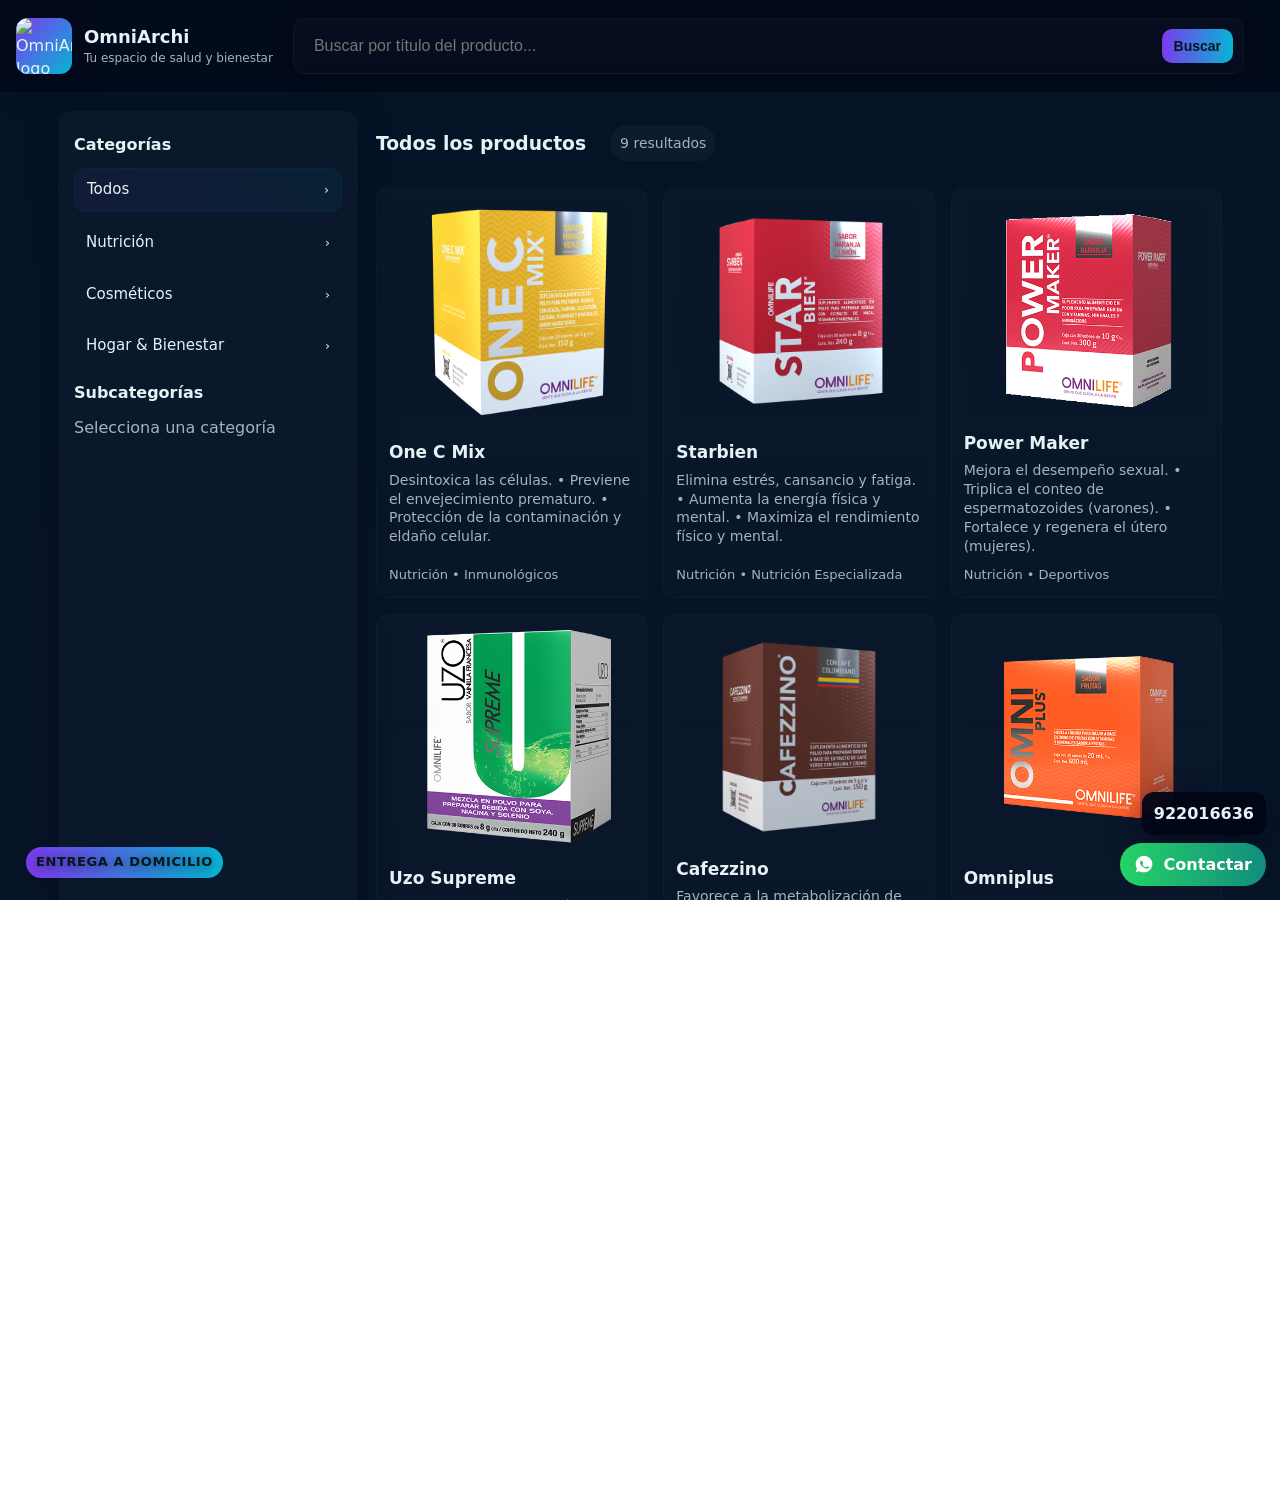
==== commit 130bc500: "Add files via upload" ====
--- a/ArchiPapu.html
+++ b/ArchiPapu.html
@@ -3,8 +3,10 @@
 <head>
   <meta charset="utf-8" />
   <meta name="viewport" content="width=device-width,initial-scale=1" />
-  <title>ArchiPapu — Catálogo</title>
-  <meta name="description" content="ArchiPapu - Productos de salud y bienestar" />
+  <title>OmniArchi — Catálogo</title>
+  <meta name="description" content="OmniArchi - Productos de salud y bienestar" />
+  <!-- favicon solicitado -->
+  <link rel="icon" href="Logo_Archinime.png" type="image/png">
   <style>
     :root{
       --bg:#031425;
@@ -26,48 +28,51 @@
 
     /* Header: logo + central search */
     header.hero{
-      display:flex; align-items:center; gap:18px; padding:16px 20px; position:sticky; top:0; z-index:200;
+      display:flex; align-items:center; gap:14px; padding:12px 16px; position:sticky; top:0; z-index:200;
       background: rgba(2,6,23,0.6); backdrop-filter: blur(6px); border-bottom:1px solid rgba(255,255,255,0.03);
     }
-    .brand{display:flex; align-items:center; gap:14px; min-width:220px}
+    .brand{display:flex; align-items:center; gap:12px; min-width:200px}
     .brand img.logo{
-      width:64px; height:64px; border-radius:14px; object-fit:cover; background:linear-gradient(135deg,var(--accent-2),var(--accent-1));
+      width:56px; height:56px; border-radius:12px; object-fit:cover; background:linear-gradient(135deg,var(--accent-2),var(--accent-1));
       box-shadow: var(--soft-shadow);
     }
-    .site-title{font-size:20px; font-weight:800; margin:0}
-    .site-sub{font-size:13px; color:var(--muted); margin:0;}
+    .site-title{font-size:18px; font-weight:800; margin:0}
+    .site-sub{font-size:12px; color:var(--muted); margin:0;}
 
     /* Big, clear search bar */
     .searchbar{flex:1; display:flex; align-items:center; justify-content:center; padding:6px}
     .search-input{
       width:100%; max-width:980px; display:flex; gap:8px; align-items:center;
-      background:var(--panel); padding:12px; border-radius:14px; border:1px solid rgba(255,255,255,0.03);
+      background:var(--panel); padding:10px; border-radius:12px; border:1px solid rgba(255,255,255,0.03);
       box-shadow: 0 6px 18px rgba(2,6,23,0.45);
     }
     .search-input input{
-      flex:1; background:transparent; border:0; outline:none; color:var(--text); font-size:18px; padding:8px 12px;
+      flex:1; background:transparent; border:0; outline:none; color:var(--text); font-size:16px; padding:8px 10px;
     }
     .search-input button{
-      background:linear-gradient(90deg,var(--accent-2),var(--accent-1)); border:0; color:#02181a; padding:10px 14px; border-radius:10px;
-      font-weight:800; cursor:pointer; font-size:15px;
+      background:linear-gradient(90deg,var(--accent-2),var(--accent-1)); border:0; color:#02181a; padding:9px 12px; border-radius:10px;
+      font-weight:800; cursor:pointer; font-size:14px;
     }
 
     /* Mobile search smaller */
     @media (max-width:640px){
-      .search-input{max-width:420px; padding:8px;}
+      .search-input{max-width:320px; padding:8px;}
       .search-input input{font-size:14px; padding:6px 8px;}
-      .search-input button{padding:8px 10px; font-size:13px;}
+      .search-input button{padding:7px 10px; font-size:13px;}
+      .brand img.logo{width:48px;height:48px}
+      .site-title{font-size:16px}
+      .site-sub{display:none}
     }
 
     /* Layout */
-    .container{display:grid; grid-template-columns:300px 1fr; gap:22px; padding:22px; max-width:1200px; margin:0 auto; width:100%;}
-    @media (max-width:1000px){ .container{grid-template-columns:1fr; padding:14px;} .sidebar{order:2} .main{order:1} }
+    .container{display:grid; grid-template-columns:300px 1fr; gap:18px; padding:18px; max-width:1200px; margin:0 auto; width:100%;}
+    @media (max-width:1000px){ .container{grid-template-columns:1fr; padding:12px;} .sidebar{order:2} .main{order:1} }
 
     /* Sidebar - simple and large */
-    .sidebar{background:var(--panel); padding:18px; border-radius:12px; box-shadow: var(--soft-shadow)}
-    h4{margin:6px 0 12px; font-size:17px}
+    .sidebar{background:var(--panel); padding:16px; border-radius:12px; box-shadow: var(--soft-shadow)}
+    h4{margin:6px 0 12px; font-size:16px}
     .category-list{display:flex; flex-direction:column; gap:10px}
-    .category-item{padding:12px 14px; border-radius:12px; cursor:pointer; color:var(--text); display:flex; justify-content:space-between; align-items:center; font-size:16px}
+    .category-item{padding:10px 12px; border-radius:12px; cursor:pointer; color:var(--text); display:flex; justify-content:space-between; align-items:center; font-size:15px}
     .category-item:hover{background:rgba(255,255,255,0.02)}
     .category-item.active{background:linear-gradient(90deg, rgba(124,58,237,0.08), rgba(6,182,212,0.06)); border:1px solid rgba(124,58,237,0.08)}
     .subcats{margin-top:12px; display:flex; gap:8px; flex-wrap:wrap}
@@ -75,23 +80,42 @@
     .chip.active{background:linear-gradient(90deg,var(--accent-1),var(--accent-2)); color:#02181a; font-weight:700}
 
     /* Main product area */
-    .main{min-height:360px}
-    .filters-row{display:flex; align-items:center; gap:12px; margin-bottom:14px}
+    .main{min-height:320px}
+    .filters-row{display:flex; align-items:center; gap:12px; margin-bottom:12px}
     .badge{background:rgba(255,255,255,0.03); padding:8px 10px; border-radius:999px; color:var(--muted); font-size:14px}
-    .products{display:grid; grid-template-columns:repeat(3,1fr); gap:20px}
+    .products{display:grid; grid-template-columns:repeat(3,1fr); gap:16px}
     @media (max-width:1100px){ .products{grid-template-columns:repeat(2,1fr)} }
-    @media (max-width:640px){ .products{grid-template-columns:1fr} }
-
-    /* Product card with larger text for elders */
-    .card{background:var(--panel); padding:14px; border-radius:12px; overflow:hidden; transition:transform .18s ease, box-shadow .18s; border:1px solid rgba(255,255,255,0.02); cursor:pointer; min-height:330px; display:flex; flex-direction:column; justify-content:space-between}
+    /* MOBILE: 2 products per row as requested */
+    @media (max-width:640px){ .products{grid-template-columns:repeat(2,1fr); gap:12px} }
+
+    /* Product card with larger text for elders (kept slightly compact) */
+    .card{background:var(--panel); padding:12px; border-radius:12px; overflow:hidden; transition:transform .18s ease, box-shadow .18s; border:1px solid rgba(255,255,255,0.02); cursor:pointer; min-height:300px; display:flex; flex-direction:column; justify-content:space-between}
     .card:hover{transform:translateY(-6px); box-shadow:0 16px 40px rgba(2,6,23,0.65)}
-    /* Card thumbnail: fixed height on desktop, more flexible on mobile */
-    .thumb{width:100%; height:220px; object-fit:cover; border-radius:10px; display:block; transition:opacity .45s ease; background:transparent !important; }
-    .thumb-video{width:100%; height:220px; object-fit:cover; border-radius:10px; display:block; background:transparent !important;}
-    .p-title{font-weight:800; margin:12px 0 6px; font-size:18px}
-    .p-subtitle{color:var(--accent-1); font-weight:700; margin-bottom:8px; font-size:14px}
-    .p-desc{color:var(--muted); font-size:15px; min-height:54px}
-    .p-meta{color:var(--muted); font-size:14px; margin-top:10px}
+    /* Card thumbnail: show full image while preserving aspect (contain) */
+    .thumb{
+      width:100%;
+      height:220px;
+      object-fit:contain !important;
+      object-position:center center;
+      border-radius:10px;
+      display:block;
+      transition:opacity .45s ease, background .18s;
+      background: linear-gradient(180deg, rgba(2,6,23,0.08), rgba(2,6,23,0.02));
+    }
+    .thumb-video{
+      width:100%;
+      height:220px;
+      object-fit:contain !important;
+      object-position:center center;
+      border-radius:10px;
+      display:block;
+      background:linear-gradient(180deg, rgba(0,0,0,0.2), rgba(0,0,0,0.05));
+    }
+    .p-title{font-weight:800; margin:10px 0 6px; font-size:17px}
+    .p-subtitle{color:var(--accent-1); font-weight:700; margin-bottom:8px; font-size:13px}
+    .p-desc{color:var(--muted); font-size:14px; min-height:48px}
+    .p-beneficios{color:var(--muted); font-size:14px; min-height:48px; margin-top:6px; line-height:1.35}
+    .p-meta{color:var(--muted); font-size:13px; margin-top:10px}
 
     /* Modal: responsive & scrollable - improved for full images */
     .modal{
@@ -133,7 +157,7 @@
       .modal-card{padding:12px; gap:10px; max-height: calc(100vh - 36px); }
       .modal-card img{max-height: calc(45vh - 60px)}
       header.hero{padding:10px}
-      .brand img.logo{width:52px;height:52px}
+      .brand img.logo{width:48px;height:48px}
       .modal-top-close{width:40px;height:40px; top:8px; right:8px}
       .delivery-bottom-left{left:12px; bottom:12px; font-size:12px}
     }
@@ -166,14 +190,14 @@
       position:relative;
       min-height:160px;
     }
-    /* Smooth transitions for main media - fade only (avoid movement) */
+    /* Smooth transitions for main media - show complete (contain) */
     .modal-card img,
     .modal-card video,
     .modal-card iframe{
-      max-width:100%;
-      height:auto;
-      max-height: calc(60vh - 80px);
-      object-fit:contain;
+      width:100%;
+      height:420px; /* fixed height to keep consistent modal layout */
+      object-fit:contain !important;
+      object-position:center center;
       border-radius:10px;
       display:block;
       transition: opacity .22s ease, transform .18s ease;
@@ -185,6 +209,14 @@
       border: 6px solid rgba(255,255,255,0.03);
       box-shadow: 0 8px 30px rgba(0,0,0,0.5);
     }
+
+    /* For smaller screens use viewport-based height */
+    @media (max-width:640px){
+      .modal-card img,
+      .modal-card video,
+      .modal-card iframe { height: calc(45vh); }
+    }
+
     .modal-card img.hidden,
     .modal-card video.hidden,
     .modal-card iframe.hidden {
@@ -198,6 +230,7 @@
       transform-origin: center center;
       max-height: none;
       max-width: none;
+      height: auto; /* when zoomed, allow natural height */
     }
 
     .modal-controls{display:flex; gap:8px; align-items:center; justify-content:flex-end; margin-bottom:6px}
@@ -223,7 +256,7 @@
     }
     .modal-top-close:focus{outline:2px solid rgba(124,58,237,0.25)}
 
-    /* Thumbs: GRID layout (4 por fila desktop), vertical scroll if muchas */
+    /* Thumbs: GRID layout (4 per row desktop) - thumbs also show complete (contain) */
     .thumb-grid{
       display:grid;
       grid-template-columns: repeat(4, 1fr);
@@ -238,7 +271,8 @@
     .thumb-grid img, .thumb-grid video{
       width:100%;
       height:120px;
-      object-fit:cover;
+      object-fit:contain !important;
+      object-position:center center;
       border-radius:8px;
       cursor:pointer;
       opacity:.95;
@@ -284,15 +318,15 @@
     body.modal-open{overflow:hidden; -webkit-overflow-scrolling: touch;}
 
     /* WhatsApp floating */
-    .whatsapp-area{position:fixed; right:18px; bottom:18px; z-index:300; display:flex; gap:8px; flex-direction:column; align-items:flex-end; transition:opacity .22s ease, transform .22s ease;}
-    .phone-large{background:rgba(2,6,23,0.95); color:var(--text); padding:10px 14px; border-radius:12px; font-weight:900; font-size:18px; box-shadow:var(--soft-shadow)}
-    .whatsapp-cta{display:flex; align-items:center; gap:10px; padding:12px 16px; border-radius:999px; background:linear-gradient(90deg,#25D366,#128C7E); color:white; text-decoration:none; font-weight:900}
+    .whatsapp-area{position:fixed; right:14px; bottom:14px; z-index:300; display:flex; gap:8px; flex-direction:column; align-items:flex-end; transition:opacity .22s ease, transform .22s ease;}
+    .phone-large{background:rgba(2,6,23,0.95); color:var(--text); padding:10px 12px; border-radius:12px; font-weight:900; font-size:16px; box-shadow:var(--soft-shadow)}
+    .whatsapp-cta{display:flex; align-items:center; gap:10px; padding:10px 14px; border-radius:999px; background:linear-gradient(90deg,#25D366,#128C7E); color:white; text-decoration:none; font-weight:900}
 
     /* Delivery informative text in bottom-left (single text, not clickable) */
     .delivery-bottom-left{
       position:fixed;
-      left:18px;
-      bottom:18px;
+      left:14px;
+      bottom:14px;
       z-index:550;
       background:transparent;
       color:#e6f9f8;
@@ -355,12 +389,18 @@
     @media (max-width:640px){
       .buy-btn{ padding:8px 12px; min-width:100px; font-size:14px; border-radius:10px; }
       .modal-card{ padding-bottom:18px; }
+      .card{min-height: auto; padding:10px;}
+      .thumb{height:160px; object-fit:contain;}
+      .p-title{font-size:15px}
+      .p-beneficios{font-size:13px}
+      .p-meta{font-size:12px}
+      .search-input{max-width:300px}
     }
 
     /* Mobile-specific tweaks: show full thumb images instead of cropped */
     @media (max-width:640px){
-      .thumb{height:180px; object-fit:contain;}
-      .modal-card img{max-height: calc(45vh);}
+      .thumb{height:160px; object-fit:contain;}
+      .modal-card img{height:calc(45vh);}
       .modal-card{max-height: calc(100vh - 48px);}
       .modal-image-wrap{padding:6px;}
     }
@@ -369,9 +409,10 @@
 <body>
   <header class="hero" role="banner">
     <div class="brand">
-      <img class="logo" id="siteLogo" src="logo-placeholder.png" alt="ArchiPapu logo">
+      <!-- logo: puedes reemplazar Logo_Archinime.png por tu archivo -->
+      <img class="logo" id="siteLogo" src="Logo_Archinime.png" alt="OmniArchi logo">
       <div>
-        <p class="site-title" id="siteTitle">ArchiPapu</p>
+        <p class="site-title" id="siteTitle">OmniArchi</p>
         <p class="site-sub" id="siteLead">Tu espacio de salud y bienestar</p>
       </div>
     </div>
@@ -411,7 +452,7 @@
   </main>
 
   <footer>
-    <small>© <span id="year"></span> ArchiPapu — Demo</small>
+    <small>© <span id="year"></span> OmniArchi — Demo</small>
   </footer>
 
   <!-- Modal de detalle -->
@@ -474,8 +515,8 @@
 
   <script>
     /**************************************************************************
-     * Código JS completo y actualizado (coloca esto después de la lista de productos)
-     * - Cambios: thumb-grid, modal close rápido (pointerdown), area de imagen con max-height.
+     * Código JS completo y actualizado
+     * - Cambio principal: las imágenes se muestran completas usando object-fit: contain.
      **************************************************************************/
 
     const PLACEHOLDER_SVG = 'data:image/svg+xml;utf8,' + encodeURIComponent(
@@ -562,6 +603,7 @@
       ],
       cat: 'Nutrición',
       sub: 'Nutrición Ligera',
+      // imagen de ejemplo pública para que se vea bien en tu entorno
       images: [
         'Cafezzino_OMNILIFE_5105932.png',
         'grasa-corporal.jpg',
@@ -574,6 +616,7 @@
       buyLink: 'https://wa.link/nrp77e'
     },
 
+    // resto de productos sin cambios (se mantienen como antes)
     {
       id: 2,
       title: 'Omnilife Probiotic',
@@ -862,18 +905,6 @@
       ],
       buyLink: 'https://wa.link/36pxs5'
     },
-
-
-
-
-
-
-
-
-
-
-
-
 
   ]
 };
@@ -1067,7 +1098,10 @@
       items.forEach(p => {
         const card = document.createElement('article'); card.className = 'card'; card.dataset.productId = p.id;
         const firstMedia = p.images && p.images.length ? p.images[0] : '';
-        const snippet = (p.content && p.content.length) ? p.content[0] : (p.desc || '');
+        // Build a beneficios snippet (hasta 3), si no hay beneficios cae al primer content o desc
+        const benefitsSnippet = (p.beneficios && p.beneficios.length)
+          ? p.beneficios.slice(0,3).map(b => escapeHtml(b)).join(' • ')
+          : ((p.content && p.content.length) ? escapeHtml(p.content[0]) : escapeHtml(p.desc || ''));
 
         let thumbHtml = '';
         if(isYouTubeUrl(firstMedia)){
@@ -1083,8 +1117,7 @@
           ${thumbHtml}
           <div>
             <div class="p-title">${escapeHtml(p.title)}</div>
-            ${p.subtitle ? `<div class="p-subtitle">${escapeHtml(p.subtitle)}</div>` : ''}
-            <div class="p-desc">${escapeHtml(snippet)}</div>
+            <div class="p-beneficios">${benefitsSnippet}</div>
           </div>
           <div class="p-meta">${escapeHtml(p.cat)} • ${escapeHtml(p.sub)}</div>
         `;
@@ -1285,6 +1318,7 @@
             vid.muted = true;
             vid.loop = true;
             vid.playsInline = true;
+            vid.style.objectFit = 'contain';
             vid.addEventListener('mouseenter', () => vid.play().catch(()=>{}));
             vid.addEventListener('mouseleave', () => { vid.pause(); vid.currentTime = 0; });
             if(i === 0) vid.classList.add('active');
@@ -1301,6 +1335,7 @@
             const im = document.createElement('img');
             im.src = getMediaPreviewSrc(src);
             im.alt = `${p.title} ${i+1}`;
+            im.style.objectFit = 'contain';
             im.addEventListener('error', ()=> { im.src = PLACEHOLDER_SVG; im.style.objectFit='contain'; });
             if(i === 0) im.classList.add('active');
             im.onclick = (ev) => {
@@ -1391,7 +1426,7 @@
     // close via Escape
     document.addEventListener('keydown', (e) => { if(e.key === 'Escape') closeModal(); });
 
-    // Close button: pointerdown para respuesta instantánea en touch y click
+    // Close button: pointerdown for instant on touch and click
     const closeBtn = $('#modalClose');
     if(closeBtn){
       closeBtn.addEventListener('pointerdown', (ev) => { ev.preventDefault(); ev.stopPropagation(); closeModal(); }, {passive:false});
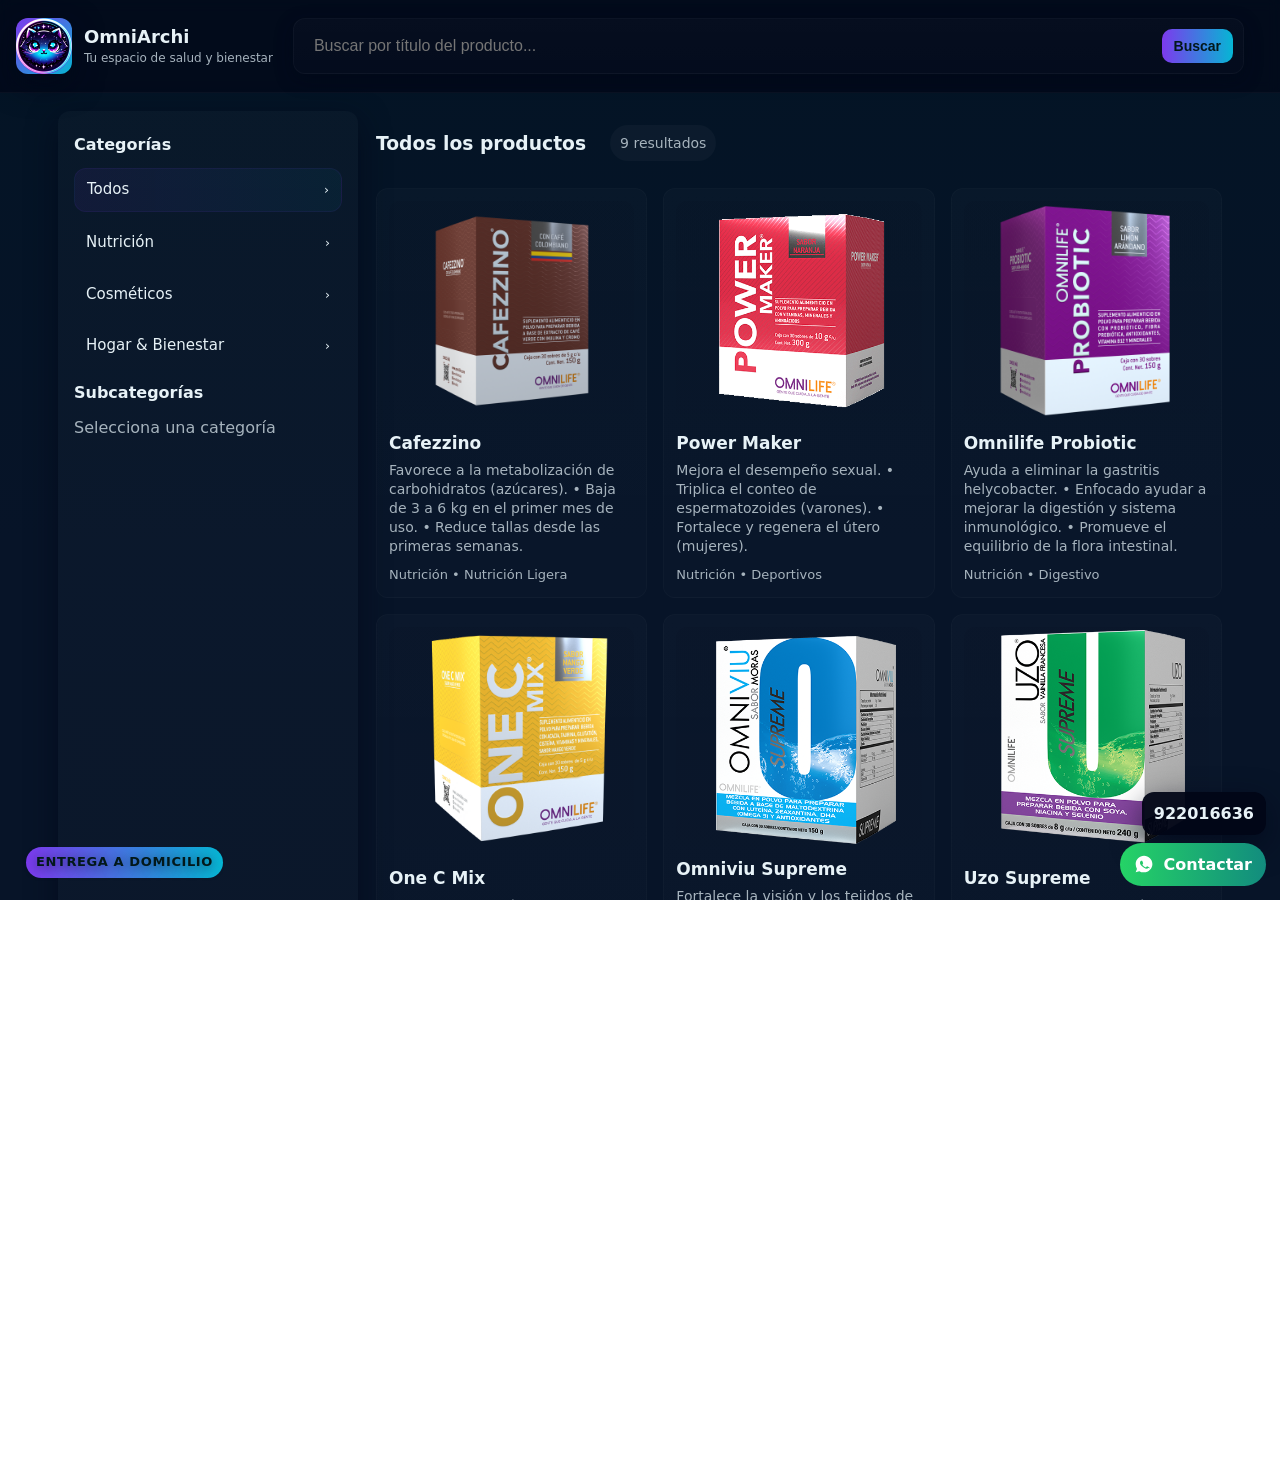
==== commit f88fba3b: "Add files via upload" ====
--- a/ArchiPapu.html
+++ b/ArchiPapu.html
@@ -256,7 +256,7 @@
     }
     .modal-top-close:focus{outline:2px solid rgba(124,58,237,0.25)}
 
-    /* Thumbs: GRID layout (4 per row desktop) - thumbs also show complete (contain) */
+    /* Thumbs: GRID layout - miniaturas dentro del modal (AJUSTADAS: más pequeñas) */
     .thumb-grid{
       display:grid;
       grid-template-columns: repeat(4, 1fr);
@@ -270,10 +270,10 @@
     }
     .thumb-grid img, .thumb-grid video{
       width:100%;
-      height:120px;
+      height:48px; /* <-- tamaño reducido para desktop */
       object-fit:contain !important;
       object-position:center center;
-      border-radius:8px;
+      border-radius:6px;
       cursor:pointer;
       opacity:.95;
       border:2px solid transparent;
@@ -281,9 +281,9 @@
     }
     .thumb-grid img.active, .thumb-grid video.active{ border-color:rgba(255,255,255,0.12); opacity:1; transform:scale(1.02); }
 
-    /* Responsive tweaks for thumb grid */
+    /* Responsive tweaks for thumb grid: aún más pequeño en móvil */
     @media (max-width:1100px){ .thumb-grid{ grid-template-columns: repeat(3, 1fr); } }
-    @media (max-width:640px){ .thumb-grid{ grid-template-columns: repeat(2, 1fr); } .thumb-grid img, .thumb-grid video{ height:100px; } }
+    @media (max-width:640px){ .thumb-grid{ grid-template-columns: repeat(4, 1fr); } .thumb-grid img, .thumb-grid video{ height:40px; } }
 
     .modal-subtitle{color:var(--accent-1); font-weight:700; margin-top:6px; font-size:15px}
     .modal-details{color:var(--muted); margin-top:12px; font-size:15px; white-space:pre-wrap}
@@ -517,6 +517,7 @@
     /**************************************************************************
      * Código JS completo y actualizado
      * - Cambio principal: las imágenes se muestran completas usando object-fit: contain.
+     * - Se redujeron las miniaturas dentro del modal (thumb-grid) para desktop y móvil.
      **************************************************************************/
 
     const PLACEHOLDER_SVG = 'data:image/svg+xml;utf8,' + encodeURIComponent(
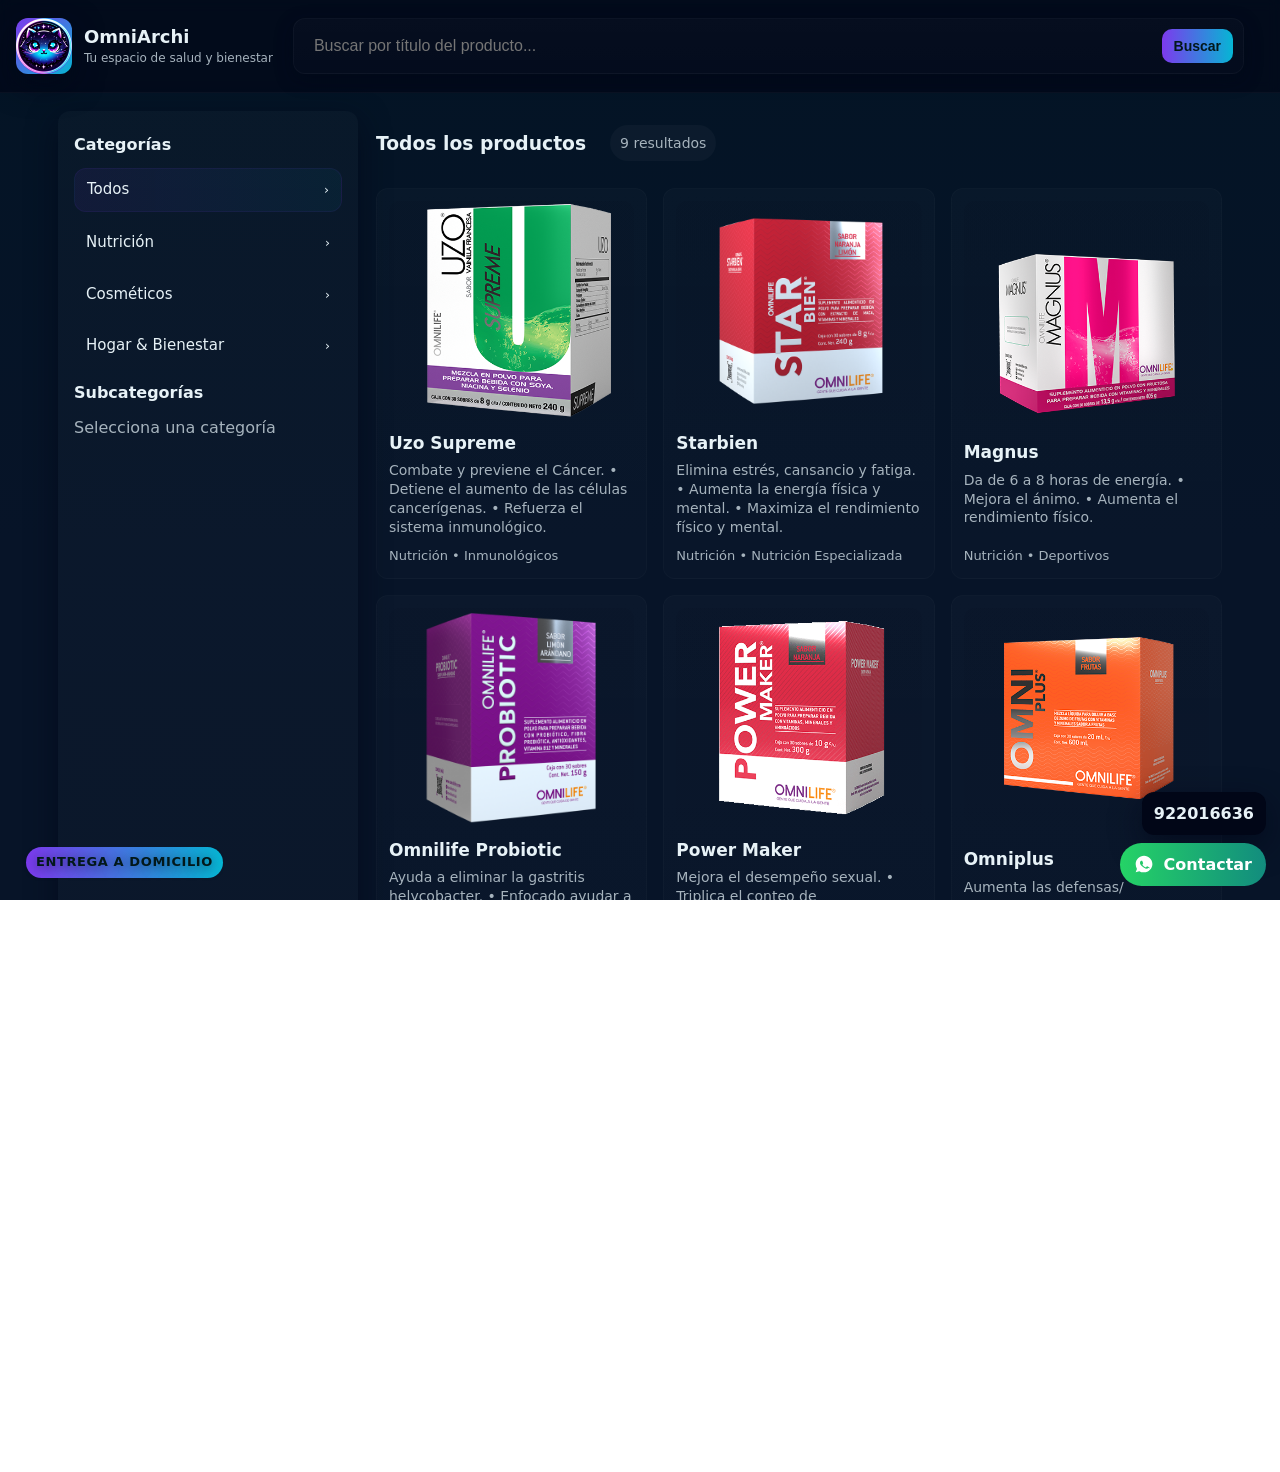
==== commit 11894a19: "Add files via upload" ====
--- a/ArchiPapu.html
+++ b/ArchiPapu.html
@@ -261,29 +261,47 @@
       display:grid;
       grid-template-columns: repeat(4, 1fr);
       gap:8px;
-      margin-top:6px;
+      margin-top:0; /* quitar espacio por defecto entre imagen principal y miniaturas */
       align-items:center;
       overflow:auto;
-      padding:6px;
+      padding:6px 6px 0 6px; /* quitar padding bottom para evitar espacio vertical extra */
       border-radius:8px;
       background:transparent;
     }
     .thumb-grid img, .thumb-grid video{
       width:100%;
-      height:48px; /* <-- tamaño reducido para desktop */
+      height:48px; /* tamaño reducido para desktop */
       object-fit:contain !important;
       object-position:center center;
       border-radius:6px;
+      display:block; /* evita espacios en línea */
       cursor:pointer;
       opacity:.95;
       border:2px solid transparent;
       background:transparent !important;
+      line-height:0; /* evita gaps en algunos navegadores */
     }
     .thumb-grid img.active, .thumb-grid video.active{ border-color:rgba(255,255,255,0.12); opacity:1; transform:scale(1.02); }
 
-    /* Responsive tweaks for thumb grid: aún más pequeño en móvil */
+    /* Responsive tweaks for thumb grid: aún más pequeño en móvil y sin espacio vertical */
     @media (max-width:1100px){ .thumb-grid{ grid-template-columns: repeat(3, 1fr); } }
-    @media (max-width:640px){ .thumb-grid{ grid-template-columns: repeat(4, 1fr); } .thumb-grid img, .thumb-grid video{ height:40px; } }
+    @media (max-width:640px){
+      .thumb-grid{
+        grid-template-columns: repeat(4, 1fr);
+        gap:6px;
+        padding:4px 4px 0 4px; /* minimizar padding superior y eliminar inferior */
+        margin-top:0;
+      }
+      .thumb-grid img, .thumb-grid video{
+        height:36px; /* aún más pequeño en móvil */
+        border-radius:6px;
+      }
+      .modal-image-wrap{
+        padding:8px 8px 2px 8px; /* menos padding-bottom para pegar thumbs a la imagen */
+        min-height:0; /* evitar espacio mínimo extra */
+      }
+      .image-frame{ gap:6px; } /* reducir gap vertical general */
+    }
 
     .modal-subtitle{color:var(--accent-1); font-weight:700; margin-top:6px; font-size:15px}
     .modal-details{color:var(--muted); margin-top:12px; font-size:15px; white-space:pre-wrap}
@@ -402,7 +420,7 @@
       .thumb{height:160px; object-fit:contain;}
       .modal-card img{height:calc(45vh);}
       .modal-card{max-height: calc(100vh - 48px);}
-      .modal-image-wrap{padding:6px;}
+      .modal-image-wrap{padding:8px 8px 2px 8px;}
     }
   </style>
 </head>
@@ -516,8 +534,8 @@
   <script>
     /**************************************************************************
      * Código JS completo y actualizado
-     * - Cambio principal: las imágenes se muestran completas usando object-fit: contain.
-     * - Se redujeron las miniaturas dentro del modal (thumb-grid) para desktop y móvil.
+     * - Cambio principal: las miniaturas dentro del modal se pegaron a la imagen
+     *   principal en móvil (se eliminó el espacio vertical extra).
      **************************************************************************/
 
     const PLACEHOLDER_SVG = 'data:image/svg+xml;utf8,' + encodeURIComponent(
@@ -584,7 +602,7 @@
     {
       id: 1,
       title: 'Cafezzino',
-      subtitle: 'El equilibrio que estabas esperando. Nada como una taza de café con los mejores ingredientes, como el extracto de café verde, cromo y fibra prebiótica. Comienza tus días con Cafezzino.',
+      subtitle: 'Suplemento alimenticio con café colombiano.',
       desc: 'Caja con 30 sobres. Contenido neto 150 g.',
       beneficios: [
         'Favorece a la metabolización de carbohidratos (azúcares).',
@@ -595,7 +613,6 @@
         'Previene y controla el colesterol y diabetes.'
       ],
       content: [
-        'Suplemento alimenticio con café colombiano.',
         'Extracto de café verde.',
         'Cromo.',
         'Fibra prebiótica.',
@@ -621,7 +638,7 @@
     {
       id: 2,
       title: 'Omnilife Probiotic',
-      subtitle: 'Añade probióticos y prebióticos a tu rutina y descubre la mejor nutrición con Omnilife Probiotic con un delicioso sabor limón-arándano.',
+      subtitle: 'Suplemento alimenticio sabor limón-arándano.',
       desc: 'Caja con 30 sobres. Contenido neto 150 g.',
       beneficios: [
         'Ayuda a eliminar la gastritis helycobacter.',
@@ -632,7 +649,6 @@
         'Eliminan bacterias.'
       ],
       content: [
-        'Suplemento alimenticio sabor limón-arándano.',
         '1 billón de probióticos bacillus coagulans.',
         'Fibra prebiótica.',
         'Extracto de té blanco.',
@@ -656,7 +672,7 @@
     {
       id: 3,
       title: 'Omniplus',
-      subtitle: 'Las vitaminas y los minerales son nutrimentos importantes para el organismo, debido a que pueden promover su desarrollo, funcionamiento y mantenimiento.',
+      subtitle: 'Mezcla líquida, sabor frutas y endulzantes de origen natural.',
       desc: 'Caja con 30 sobres 600 ml',
       beneficios: [
         'Aumenta las defensas/ hemoglobina.',
@@ -668,7 +684,6 @@
         'Previene y mejora alergias, asma y bronquitis.'
       ],
       content: [
-        'Mezcla líquida, sabor frutas y endulzantes de origen natural.',
         'Vitamina A, B1,B2, B3, B5, B6, B12, C, D y E.',
         'Biotina',
         'Minerales calcio, zinc, magnesio, cobre, cromo, manganeso y selenio',
@@ -689,7 +704,7 @@
     {
       id: 4,
       title: 'Magnus',
-      subtitle: 'Producto nutricional sabor a cítrico, con vitaminas del complejo B, glicina y taurina.',
+      subtitle: 'Producto nutricional sabor a cítrico.',
       desc: 'Caja c/30 sobres 405g',
       beneficios: [
         'Da de 6 a 8 horas de energía.',
@@ -701,7 +716,6 @@
         'Limpia el cólon (cólon sucio)'
       ],
       content: [
-        'Producto nutricional sabor a cítrico.',
         'Complejo B.',
         'Glicina.',
         'Taurina.'
@@ -721,7 +735,7 @@
     {
       id: 5,
       title: 'Starbien',
-      subtitle: 'Producto nutricional sabor naranja-limón, con vitaminas del complejo B, las cuales pueden favorecer el funcionamiento del sistema nervioso. Por su parte el extracto de maca puede promover la obtención de energía, colaborando en el estado de alerta del organismo.',
+      subtitle: 'Producto nutricional sabor naranja-limón.',
       desc: 'Caja c/30 sachets 240g',
       beneficios: [
         'Elimina estrés, cansancio y fatiga.',
@@ -733,7 +747,6 @@
         'Combate psoriasis y vitiligo.'
       ],
       content: [
-        'Producto nutricional sabor naranja-limón',
         'Vitaminas del complejo B.',
         'Vitamina A.',
         'Ácido fólico.',
@@ -756,7 +769,7 @@
     {
       id: 6,
       title: 'Omniviu Supreme',
-      subtitle: 'Producto nutricional sabor naranja-limón, con vitaminas del complejo B, las cuales pueden favorecer el funcionamiento del sistema nervioso. Por su parte el extracto de maca puede promover la obtención de energía, colaborando en el estado de alerta del organismo.',
+      subtitle: 'Producto nutricional sabor a moras, que contiene luteína, zeaxantina y antioxidantes.',
       desc: 'Caja c/30 sachets 150g',
       beneficios: [
         'Fortalece la visión y los tejidos de la vista.',
@@ -766,7 +779,6 @@
         'Previene y controla el cansancio visual.',
       ],
       content: [
-        'Producto nutricional sabor a moras, que contiene luteína, zeaxantina y antioxidantes.',
         'Vitamina A, C yE.',
         'Luteína.',
         'Zeaxantina.',
@@ -789,7 +801,7 @@
     {
       id: 7,
       title: 'One C Mix',
-      subtitle: 'Producto nutricional sabor naranja-limón, con vitaminas del complejo B, las cuales pueden favorecer el funcionamiento del sistema nervioso. Por su parte el extracto de maca puede promover la obtención de energía, colaborando en el estado de alerta del organismo.',
+      subtitle: 'Suplemento alimenticio sabor mango verde.',
       desc: 'Caja con 30 sobres',
       beneficios: [
         'Desintoxica las células.',
@@ -801,7 +813,6 @@
         'Desintoxicante y antioxidante Natural.',
       ],
       content: [
-        'Suplemento alimenticio sabor mango verde.',
         'Antioxidante: glutatión 6 mg.',
         'Aminoácidos.',
         'Vitaminas A, C y E.',
@@ -829,7 +840,7 @@
     {
       id: 8,
       title: 'Uzo Supreme',
-      subtitle: 'Producto nutricional sabor naranja-limón, con vitaminas del complejo B, las cuales pueden favorecer el funcionamiento del sistema nervioso. Por su parte el extracto de maca puede promover la obtención de energía, colaborando en el estado de alerta del organismo.',
+      subtitle: 'Producto nutricional sabor vainilla francesa.',
       desc: 'Caja c/30 sachets 240g',
       beneficios: [
         'Combate y previene el Cáncer.',
@@ -840,7 +851,6 @@
         'Mejora los tratamientos de quimoterapia.',
       ],
       content: [
-        'Producto nutricional sabor vainilla francesa.',
         'Salvado de Arroz.',
         'Selenio.',
         'Niacina.',
@@ -863,7 +873,7 @@
     {
       id: 9,
       title: 'Power Maker',
-      subtitle: 'Producto nutricional sabor naranja-limón, con vitaminas del complejo B, las cuales pueden favorecer el funcionamiento del sistema nervioso. Por su parte el extracto de maca puede promover la obtención de energía, colaborando en el estado de alerta del organismo.',
+      subtitle: 'Suplemento alimenticio, sabor a naranja.',
       desc: 'Caja c/30 sachets 240g',
       beneficios: [
         'Mejora el desempeño sexual.',
@@ -877,7 +887,6 @@
         'Mejora osteoporosis, artrosis, reumatismo, poliomielitis.',
       ],
       content: [
-        'Suplemento alimenticio, sabor a naranja.',
         'Arginina.',
         'Glicina.',
         'Colina.',
@@ -908,7 +917,7 @@
     },
 
   ]
-};
+}; 
 
     // --- State & slideshow config ---
     let state = { cat:null, sub:null, query:'', filtered:[] };
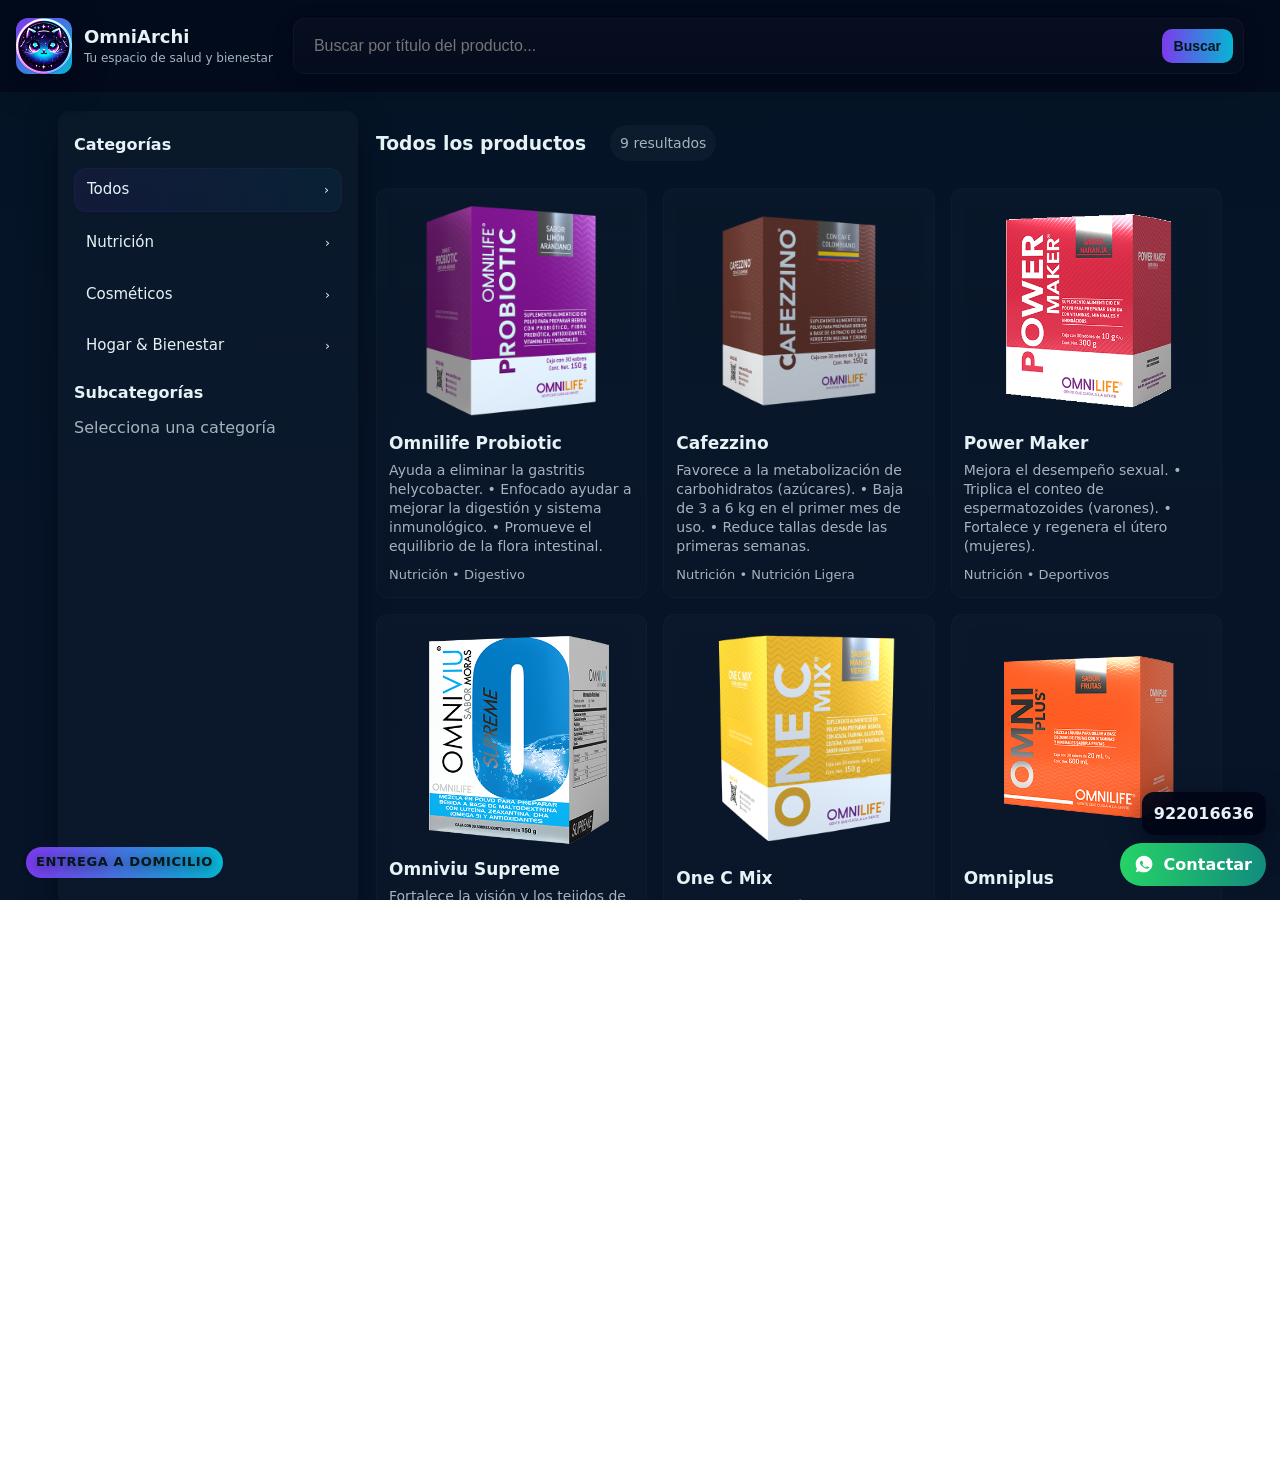
==== commit 527c27ef: "Add files via upload" ====
--- a/ArchiPapu.html
+++ b/ArchiPapu.html
@@ -188,14 +188,16 @@
       padding:8px;
       -webkit-overflow-scrolling:touch;
       position:relative;
-      min-height:160px;
-    }
+      min-height:0; /* <- cambiado: quitar el alto mínimo que causaba el rectángulo */
+    }
+
     /* Smooth transitions for main media - show complete (contain) */
     .modal-card img,
     .modal-card video,
     .modal-card iframe{
       width:100%;
-      height:420px; /* fixed height to keep consistent modal layout */
+      max-height:60vh; /* <- cambiado: no forzar un alto fijo, permitir que el contenido defina altura */
+      height:auto;
       object-fit:contain !important;
       object-position:center center;
       border-radius:10px;
@@ -210,11 +212,11 @@
       box-shadow: 0 8px 30px rgba(0,0,0,0.5);
     }
 
-    /* For smaller screens use viewport-based height */
+    /* For smaller screens use viewport-based max-height (no fixed tall rectangle) */
     @media (max-width:640px){
       .modal-card img,
       .modal-card video,
-      .modal-card iframe { height: calc(45vh); }
+      .modal-card iframe { max-height:40vh; height:auto; } /* <- cambiado */
     }
 
     .modal-card img.hidden,
@@ -256,10 +258,10 @@
     }
     .modal-top-close:focus{outline:2px solid rgba(124,58,237,0.25)}
 
-    /* Thumbs: GRID layout - miniaturas dentro del modal (AJUSTADAS: más pequeñas) */
+    /* Thumbs: GRID layout - miniaturas dentro del modal (AJUSTADAS: más pequeñas y cuadradas) */
     .thumb-grid{
       display:grid;
-      grid-template-columns: repeat(4, 1fr);
+      grid-template-columns: repeat(4, auto);
       gap:8px;
       margin-top:0; /* quitar espacio por defecto entre imagen principal y miniaturas */
       align-items:center;
@@ -269,9 +271,9 @@
       background:transparent;
     }
     .thumb-grid img, .thumb-grid video{
-      width:100%;
-      height:48px; /* tamaño reducido para desktop */
-      object-fit:contain !important;
+      width:48px;       /* <- cambiado: miniaturas cuadradas pequeñas */
+      height:48px;      /* <- cambiado: miniaturas cuadradas pequeñas */
+      object-fit:cover !important; /* cover para que queden cuadradas y sin espacio blanco */
       object-position:center center;
       border-radius:6px;
       display:block; /* evita espacios en línea */
@@ -284,16 +286,17 @@
     .thumb-grid img.active, .thumb-grid video.active{ border-color:rgba(255,255,255,0.12); opacity:1; transform:scale(1.02); }
 
     /* Responsive tweaks for thumb grid: aún más pequeño en móvil y sin espacio vertical */
-    @media (max-width:1100px){ .thumb-grid{ grid-template-columns: repeat(3, 1fr); } }
+    @media (max-width:1100px){ .thumb-grid{ grid-template-columns: repeat(3, auto); } }
     @media (max-width:640px){
       .thumb-grid{
-        grid-template-columns: repeat(4, 1fr);
+        grid-template-columns: repeat(4, auto);
         gap:6px;
         padding:4px 4px 0 4px; /* minimizar padding superior y eliminar inferior */
         margin-top:0;
       }
       .thumb-grid img, .thumb-grid video{
-        height:36px; /* aún más pequeño en móvil */
+        width:40px;    /* <- cambiado: tamaño aún más pequeño en móvil */
+        height:40px;   /* <- cambiado: tamaño aún más pequeño en móvil */
         border-radius:6px;
       }
       .modal-image-wrap{
@@ -403,7 +406,7 @@
     }
     .buy-btn:focus{outline:2px solid rgba(6,182,212,0.18); outline-offset:2px;}
 
-    /* Mobile tweaks for buy button: mantener compacto */
+    /* Mobile tweaks for buy button: maintain compact */
     @media (max-width:640px){
       .buy-btn{ padding:8px 12px; min-width:100px; font-size:14px; border-radius:10px; }
       .modal-card{ padding-bottom:18px; }
@@ -418,8 +421,8 @@
     /* Mobile-specific tweaks: show full thumb images instead of cropped */
     @media (max-width:640px){
       .thumb{height:160px; object-fit:contain;}
-      .modal-card img{height:calc(45vh);}
-      .modal-card{max-height: calc(100vh - 48px);}
+      .modal-card img{max-height:40vh;}
+      .modal-card{max-height: calc(100vh - 48px); }
       .modal-image-wrap{padding:8px 8px 2px 8px;}
     }
   </style>
@@ -535,7 +538,8 @@
     /**************************************************************************
      * Código JS completo y actualizado
      * - Cambio principal: las miniaturas dentro del modal se pegaron a la imagen
-     *   principal en móvil (se eliminó el espacio vertical extra).
+     *   principal en móvil (se eliminó el espacio vertical extra) y las miniaturas
+     *   ahora son cuadradas y pequeñas (48px / 40px en móvil). No se borró nada.
      **************************************************************************/
 
     const PLACEHOLDER_SVG = 'data:image/svg+xml;utf8,' + encodeURIComponent(
@@ -1345,7 +1349,7 @@
             const im = document.createElement('img');
             im.src = getMediaPreviewSrc(src);
             im.alt = `${p.title} ${i+1}`;
-            im.style.objectFit = 'contain';
+            im.style.objectFit = 'cover';
             im.addEventListener('error', ()=> { im.src = PLACEHOLDER_SVG; im.style.objectFit='contain'; });
             if(i === 0) im.classList.add('active');
             im.onclick = (ev) => {
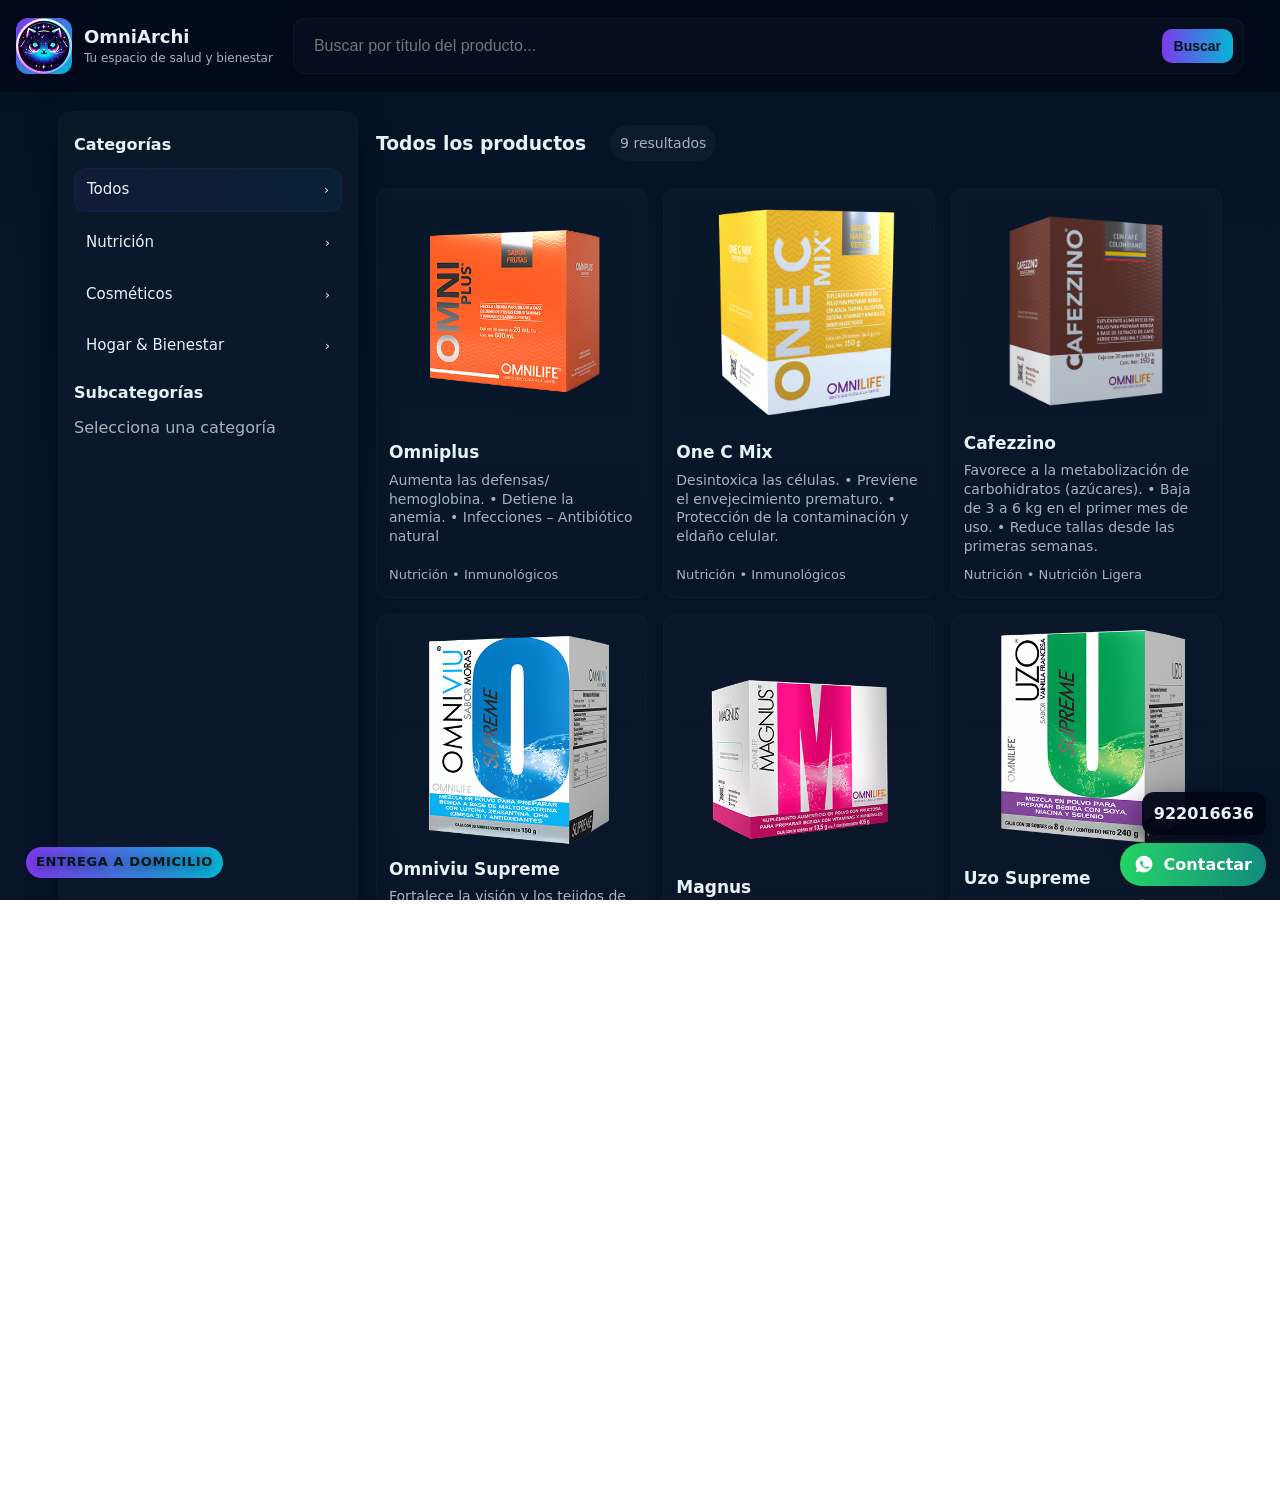
==== commit 365ea46e: "Add files via upload" ====
--- a/ArchiPapu.html
+++ b/ArchiPapu.html
@@ -733,7 +733,7 @@
         'CUM3243.jpg',
         '2023500_tabla_nutrimental.jpg'
       ],
-      buyLink: 'https://wa.link/nrp77e'
+      buyLink: 'https://wa.link/1bnxc7'
     },
 
     {
@@ -799,7 +799,7 @@
         'celula-madre-regenera-vision.jpg',
         '5827415_tabla_nutrimental.jpg',
       ],
-      buyLink: 'https://wa.link/qlaq9f'
+      buyLink: 'https://wa.link/kg77bg'
     },
 
     {
@@ -872,7 +872,7 @@
         '1070x840.jpg',
         '3875700_tabla_nutrimental.jpg',
       ],
-      buyLink: 'https://wa.link/h97m6m'
+      buyLink: 'https://wa.link/nfo1ag'
     },
     {
       id: 9,
